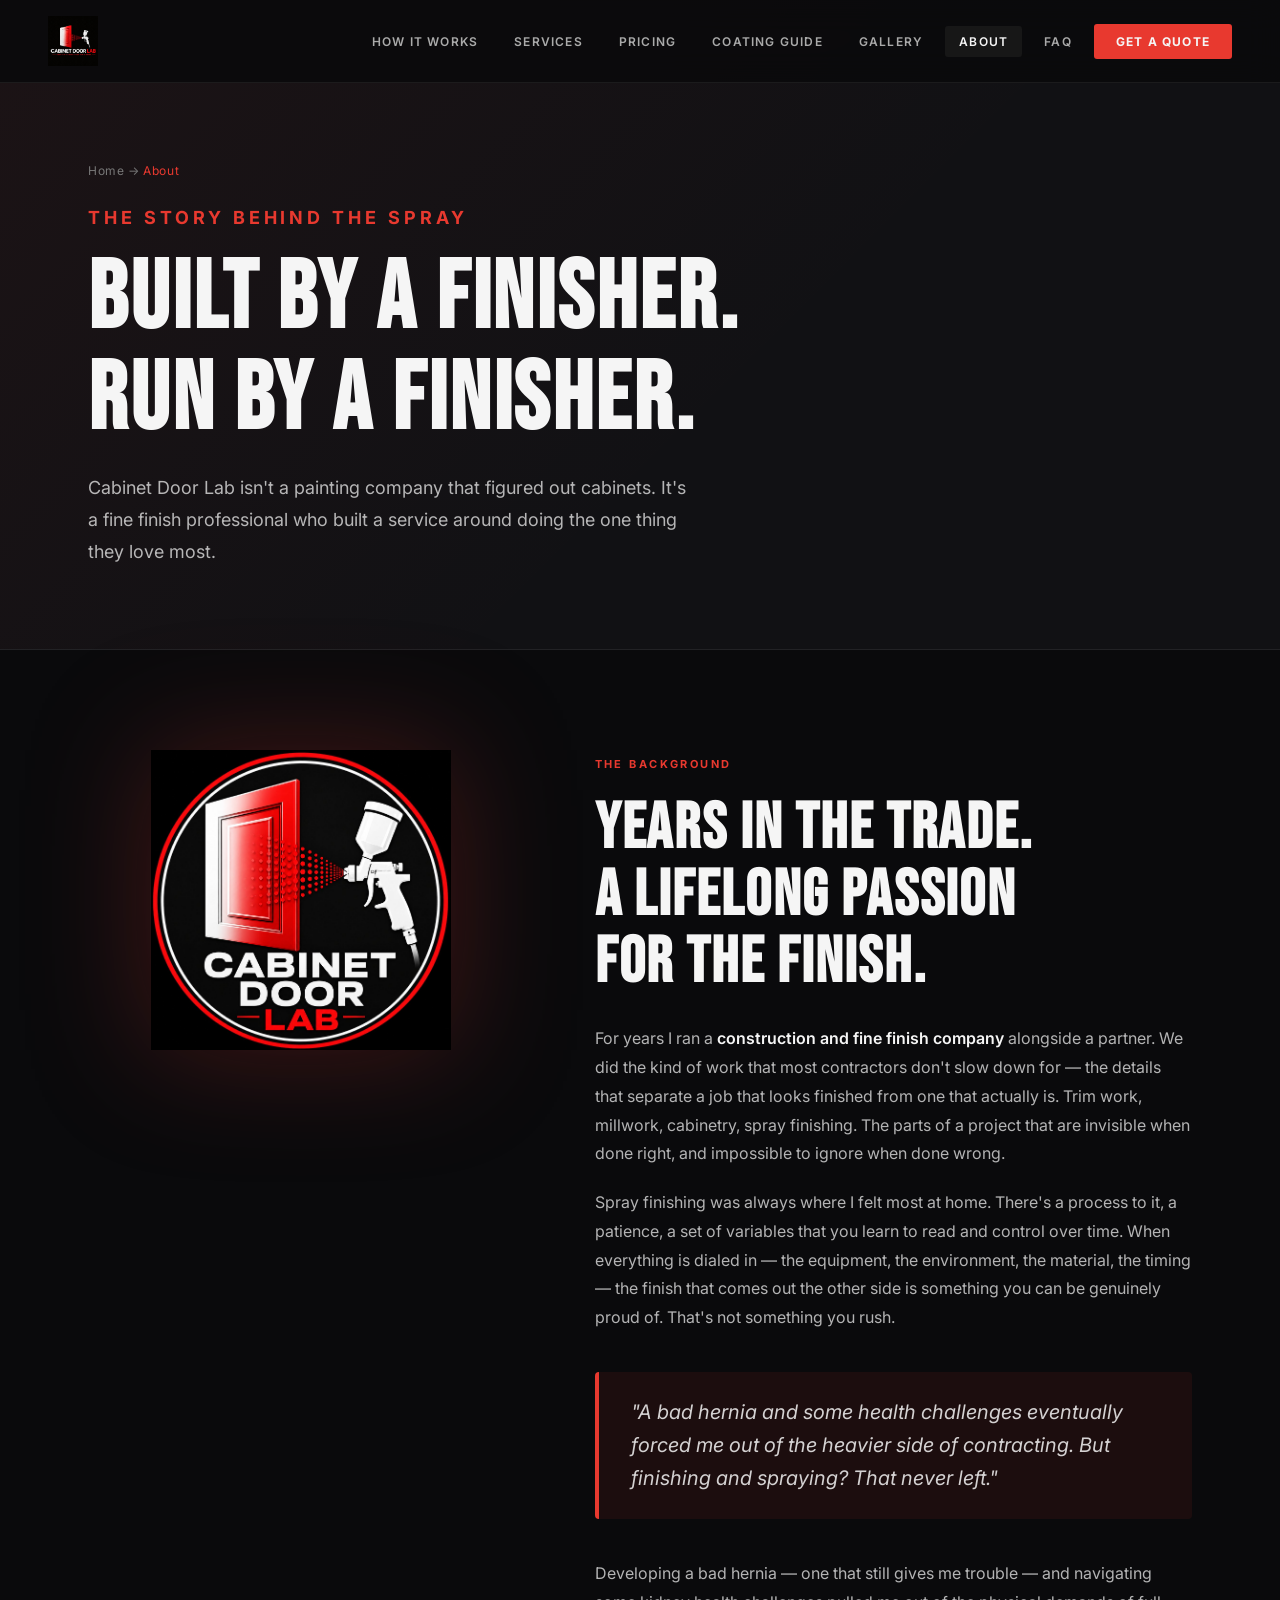
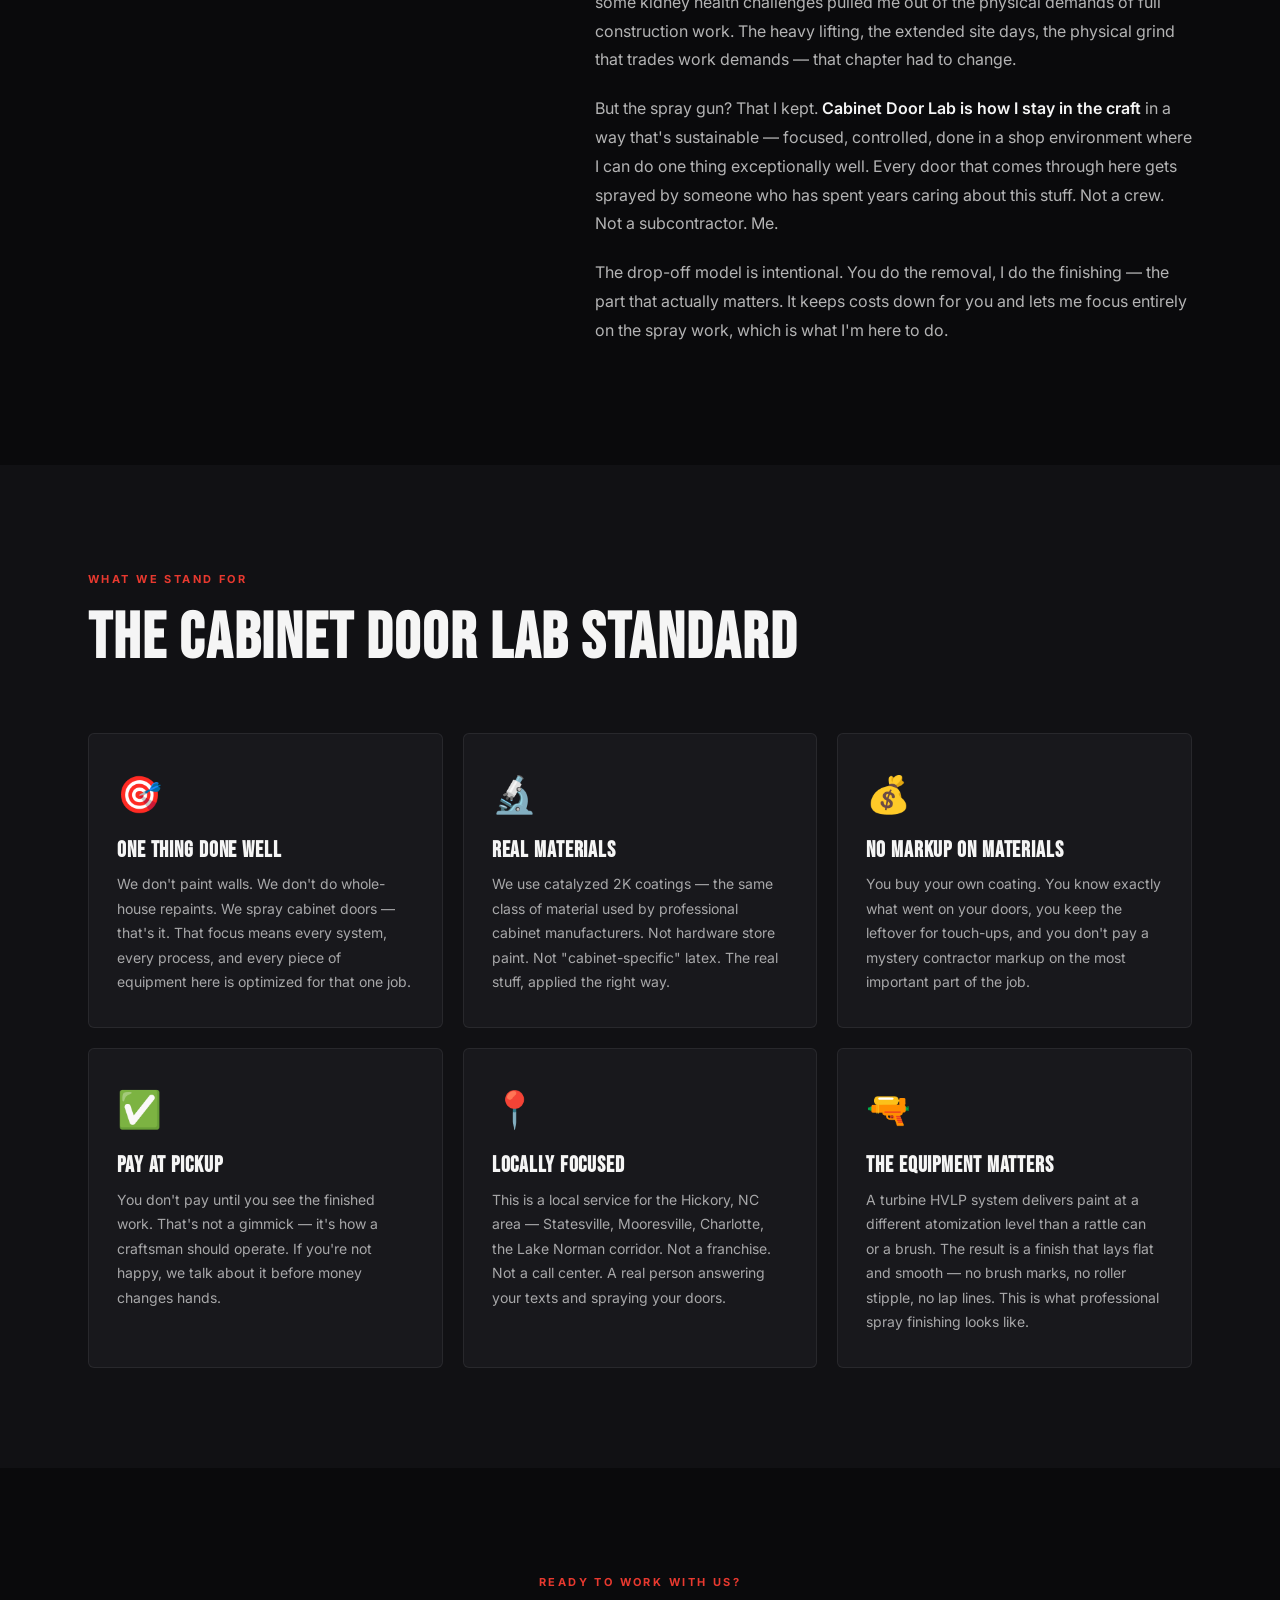
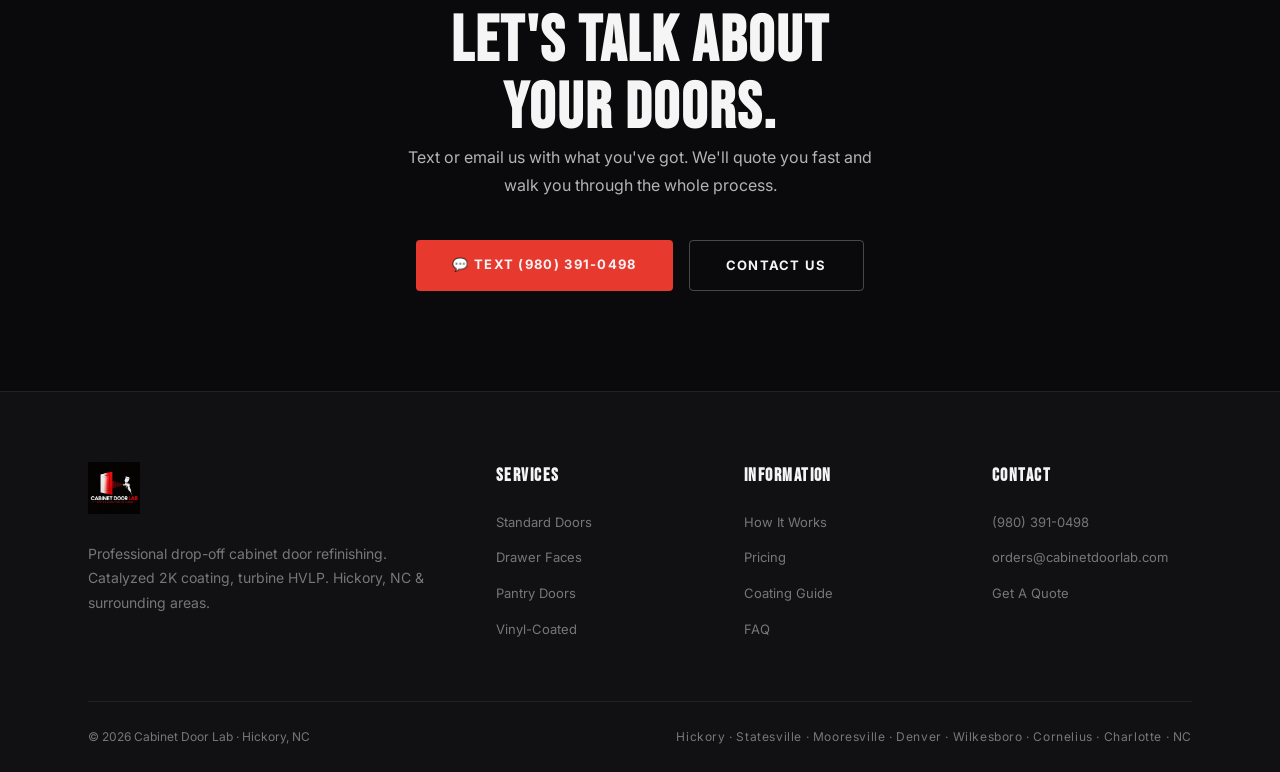
==== pages/about.html @ 6911a119 "Add files via upload" ====
<!DOCTYPE html>
<html lang="en">
<head>
  <meta charset="UTF-8" /><meta name="viewport" content="width=device-width, initial-scale=1.0" />
  <title>About | Cabinet Door Lab | Fine Finish Professional, Hickory NC</title>
  <meta name="description" content="Cabinet Door Lab is run by a fine finish professional with years of construction and cabinet finishing experience. A passion for spray finishing turned into a unique drop-off service in Hickory, NC." />
  <link rel="canonical" href="https://cabinetdoorlab.com/pages/about.html" />
  <link rel="preconnect" href="https://fonts.googleapis.com" /><link rel="preconnect" href="https://fonts.gstatic.com" crossorigin />
  <link href="https://fonts.googleapis.com/css2?family=Bebas+Neue&family=Inter:wght@300;400;500;600;700&display=swap" rel="stylesheet" />
  <link rel="stylesheet" href="../css/style.css" />
  <style>
    .story-section { display:grid; grid-template-columns:1fr 1.4fr; gap:80px; align-items:start; }
    .story-badge { display:flex; justify-content:center; }
    .story-badge img { width:min(300px,80%); filter:drop-shadow(0 0 60px rgba(232,57,47,0.25)); }
    .story-text p { margin-bottom:20px; }
    .values-grid { display:grid; grid-template-columns:repeat(3,1fr); gap:20px; margin-top:60px; }
    .value-card { background:var(--surface2); border:1px solid var(--border); border-radius:6px; padding:32px 28px; }
    .value-card .vi { font-size:36px; margin-bottom:16px; display:block; }
    .value-card h4 { font-family:'Bebas Neue',sans-serif; font-size:22px; letter-spacing:0.04em; margin-bottom:10px; }
    .value-card p { font-size:14px; color:rgba(245,245,245,0.65); line-height:1.75; }
    .pull-quote {
      border-left:4px solid var(--red); padding:24px 32px;
      background:var(--red-subtle); border-radius:4px;
      font-size:20px; font-style:italic;
      color:rgba(245,245,245,0.85); line-height:1.65;
      margin:40px 0;
    }
    @media(max-width:768px){ .story-section { grid-template-columns:1fr; gap:40px; } .values-grid { grid-template-columns:1fr; } }
  </style>
</head>
<body>
<nav id="nav">
  <div class="nav-inner">
    <a href="../index.html" class="nav-logo"><img src="../images/logo.png" alt="Cabinet Door Lab" /></a>
    <ul class="nav-menu">
      <li><a href="how-it-works.html">How It Works</a></li>
      <li><a href="services.html">Services</a></li>
      <li><a href="pricing.html">Pricing</a></li>
      <li><a href="coating-guide.html">Coating Guide</a></li>
      <li><a href="gallery.html">Gallery</a></li>
      <li><a href="about.html" class="active">About</a></li>
      <li><a href="faq.html">FAQ</a></li>
      <li><a href="contact.html" class="nav-cta">Get A Quote</a></li>
    </ul>
    <div class="nav-hamburger"><span></span><span></span><span></span></div>
  </div>
</nav>

<div class="page-hero">
  <div class="container page-hero-content">
    <p class="breadcrumb"><a href="../index.html">Home</a> → <span>About</span></p>
    <p class="label">The Story Behind The Spray</p>
    <h1>Built By A Finisher.<br />Run By A Finisher.</h1>
    <p>Cabinet Door Lab isn't a painting company that figured out cabinets. It's a fine finish professional who built a service around doing the one thing they love most.</p>
  </div>
</div>

<section class="section" style="background:var(--black);">
  <div class="container">
    <div class="story-section">
      <div class="story-badge reveal">
        <img src="../images/logo-badge.png" alt="Cabinet Door Lab" />
      </div>
      <div class="story-text reveal reveal-delay-2">
        <p class="label">The Background</p>
        <h2 style="margin-bottom:28px;">Years In The Trade.<br />A Lifelong Passion<br />For The Finish.</h2>

        <p>For years I ran a <strong>construction and fine finish company</strong> alongside a partner. We did the kind of work that most contractors don't slow down for — the details that separate a job that looks finished from one that actually is. Trim work, millwork, cabinetry, spray finishing. The parts of a project that are invisible when done right, and impossible to ignore when done wrong.</p>

        <p>Spray finishing was always where I felt most at home. There's a process to it, a patience, a set of variables that you learn to read and control over time. When everything is dialed in — the equipment, the environment, the material, the timing — the finish that comes out the other side is something you can be genuinely proud of. That's not something you rush.</p>

        <div class="pull-quote">
          "A bad hernia and some health challenges eventually forced me out of the heavier side of contracting. But finishing and spraying? That never left."
        </div>

        <p>Developing a bad hernia — one that still gives me trouble — and navigating some kidney health challenges pulled me out of the physical demands of full construction work. The heavy lifting, the extended site days, the physical grind that trades work demands — that chapter had to change.</p>

        <p>But the spray gun? That I kept. <strong>Cabinet Door Lab is how I stay in the craft</strong> in a way that's sustainable — focused, controlled, done in a shop environment where I can do one thing exceptionally well. Every door that comes through here gets sprayed by someone who has spent years caring about this stuff. Not a crew. Not a subcontractor. Me.</p>

        <p>The drop-off model is intentional. You do the removal, I do the finishing — the part that actually matters. It keeps costs down for you and lets me focus entirely on the spray work, which is what I'm here to do.</p>
      </div>
    </div>
  </div>
</section>

<section class="section" style="background:var(--surface);">
  <div class="container">
    <p class="label reveal">What We Stand For</p>
    <h2 class="reveal reveal-delay-1">The Cabinet Door Lab Standard</h2>
    <div class="values-grid">
      <div class="value-card reveal reveal-delay-1">
        <span class="vi">🎯</span>
        <h4>One Thing Done Well</h4>
        <p>We don't paint walls. We don't do whole-house repaints. We spray cabinet doors — that's it. That focus means every system, every process, and every piece of equipment here is optimized for that one job.</p>
      </div>
      <div class="value-card reveal reveal-delay-2">
        <span class="vi">🔬</span>
        <h4>Real Materials</h4>
        <p>We use catalyzed 2K coatings — the same class of material used by professional cabinet manufacturers. Not hardware store paint. Not "cabinet-specific" latex. The real stuff, applied the right way.</p>
      </div>
      <div class="value-card reveal reveal-delay-3">
        <span class="vi">💰</span>
        <h4>No Markup On Materials</h4>
        <p>You buy your own coating. You know exactly what went on your doors, you keep the leftover for touch-ups, and you don't pay a mystery contractor markup on the most important part of the job.</p>
      </div>
      <div class="value-card reveal reveal-delay-1">
        <span class="vi">✅</span>
        <h4>Pay At Pickup</h4>
        <p>You don't pay until you see the finished work. That's not a gimmick — it's how a craftsman should operate. If you're not happy, we talk about it before money changes hands.</p>
      </div>
      <div class="value-card reveal reveal-delay-2">
        <span class="vi">📍</span>
        <h4>Locally Focused</h4>
        <p>This is a local service for the Hickory, NC area — Statesville, Mooresville, Charlotte, the Lake Norman corridor. Not a franchise. Not a call center. A real person answering your texts and spraying your doors.</p>
      </div>
      <div class="value-card reveal reveal-delay-3">
        <span class="vi">🔫</span>
        <h4>The Equipment Matters</h4>
        <p>A turbine HVLP system delivers paint at a different atomization level than a rattle can or a brush. The result is a finish that lays flat and smooth — no brush marks, no roller stipple, no lap lines. This is what professional spray finishing looks like.</p>
      </div>
    </div>
  </div>
</section>

<section class="section" style="background:var(--black);text-align:center;">
  <div class="container">
    <p class="label reveal">Ready To Work With Us?</p>
    <h2 class="reveal reveal-delay-1">Let's Talk About<br />Your Doors.</h2>
    <p class="reveal reveal-delay-2" style="max-width:480px;margin:0 auto 40px;">Text or email us with what you've got. We'll quote you fast and walk you through the whole process.</p>
    <div style="display:flex;gap:16px;justify-content:center;flex-wrap:wrap;" class="reveal reveal-delay-3">
      <a href="sms:+19803910498" class="btn btn-red">💬 Text (980) 391-0498</a>
      <a href="contact.html" class="btn btn-outline">Contact Us</a>
    </div>
  </div>
</section>

<footer>
  <div class="container">
    <div class="footer-grid">
      <div class="footer-logo"><img src="../images/logo.png" alt="Cabinet Door Lab" /><p class="footer-desc">Professional drop-off cabinet door refinishing. Catalyzed 2K coating, turbine HVLP. Hickory, NC &amp; surrounding areas.</p></div>
      <div class="footer-col"><h5>Services</h5><ul class="footer-links"><li><a href="services.html#standard">Standard Doors</a></li><li><a href="services.html#drawers">Drawer Faces</a></li><li><a href="services.html#oversized">Pantry Doors</a></li><li><a href="services.html#vinyl">Vinyl-Coated</a></li></ul></div>
      <div class="footer-col"><h5>Information</h5><ul class="footer-links"><li><a href="how-it-works.html">How It Works</a></li><li><a href="pricing.html">Pricing</a></li><li><a href="coating-guide.html">Coating Guide</a></li><li><a href="faq.html">FAQ</a></li></ul></div>
      <div class="footer-col"><h5>Contact</h5><ul class="footer-links"><li><a href="sms:+19803910498">(980) 391-0498</a></li><li><a href="mailto:orders@cabinetdoorlab.com">orders@cabinetdoorlab.com</a></li><li><a href="contact.html">Get A Quote</a></li></ul></div>
    </div>
    <div class="footer-bottom">
      <p>© 2026 Cabinet Door Lab · Hickory, NC</p>
      <p class="footer-cities">Hickory · Statesville · Mooresville · Denver · Wilkesboro · Cornelius · Charlotte · NC</p>
    </div>
  </div>
</footer>
<script src="../js/main.js"></script>
</body></html>
---- css/style.css ----
/* ═══════════════════════════════════════════
   CABINET DOOR LAB — Global Design System
   cabinetdoorlab.com
═══════════════════════════════════════════ */

*, *::before, *::after { box-sizing: border-box; margin: 0; padding: 0; }

:root {
  --red:        #e8392f;
  --red-dark:   #c41f17;
  --red-glow:   rgba(232,57,47,0.3);
  --red-subtle: rgba(232,57,47,0.08);
  --black:      #0a0a0c;
  --surface:    #111114;
  --surface2:   #18181c;
  --surface3:   #1f1f24;
  --white:      #f5f5f5;
  --muted:      #777;
  --muted2:     #aaa;
  --border:     rgba(255,255,255,0.07);
  --border2:    rgba(255,255,255,0.12);
}

html { scroll-behavior: smooth; }

body {
  background: var(--black);
  color: var(--white);
  font-family: 'Inter', sans-serif;
  font-size: 16px;
  line-height: 1.6;
  overflow-x: hidden;
}

/* ── TYPOGRAPHY ── */
h1, h2, h3, h4 {
  font-family: 'Bebas Neue', sans-serif;
  letter-spacing: 0.03em;
  line-height: 1.05;
}
h1 { font-size: clamp(52px, 8vw, 96px); }
h2 { font-size: clamp(38px, 5vw, 66px); }
h3 { font-size: clamp(22px, 3vw, 30px); }
h4 { font-size: 20px; }

p { color: rgba(245,245,245,0.72); line-height: 1.8; }
strong { color: var(--white); font-weight: 600; }
a { color: var(--red); text-decoration: none; transition: color 0.2s; }
a:hover { color: var(--white); }

/* ── LAYOUT ── */
.container { max-width: 1200px; margin: 0 auto; padding: 0 48px; }
.section { padding: 100px 0; }
.section-sm { padding: 70px 0; }

/* ── LABELS ── */
.label {
  display: inline-block;
  font-size: 11px; font-weight: 700; letter-spacing: 0.22em;
  text-transform: uppercase; color: var(--red);
  margin-bottom: 16px;
}
.label-line {
  display: flex; align-items: center; gap: 14px;
  font-size: 11px; font-weight: 700; letter-spacing: 0.22em;
  text-transform: uppercase; color: var(--red);
  margin-bottom: 16px;
}
.label-line::before {
  content: ''; width: 32px; height: 2px; background: var(--red);
}

/* ── NAV ── */
#nav {
  position: fixed; top: 0; left: 0; right: 0; z-index: 200;
  background: rgba(10,10,12,0.9);
  backdrop-filter: blur(16px);
  border-bottom: 1px solid var(--border);
  transition: padding 0.3s, background 0.3s;
}
.nav-inner {
  display: flex; align-items: center;
  justify-content: space-between;
  padding: 16px 48px;
  max-width: 1400px; margin: 0 auto;
}
.nav-logo img { height: 50px; display: block; }
.nav-menu { display: flex; align-items: center; gap: 8px; list-style: none; }
.nav-menu a {
  color: var(--muted2);
  font-size: 12px; font-weight: 600; letter-spacing: 0.1em;
  text-transform: uppercase; padding: 8px 14px;
  border-radius: 3px;
  transition: color 0.2s, background 0.2s;
}
.nav-menu a:hover, .nav-menu a.active {
  color: var(--white);
  background: rgba(255,255,255,0.05);
}
.nav-cta {
  background: var(--red); color: var(--white) !important;
  padding: 10px 22px !important; border-radius: 4px;
  font-size: 12px; font-weight: 700 !important;
  letter-spacing: 0.1em !important;
  transition: background 0.2s, box-shadow 0.2s !important;
  background-color: var(--red) !important;
}
.nav-cta:hover {
  background: var(--red-dark) !important;
  box-shadow: 0 0 20px var(--red-glow) !important;
  color: var(--white) !important;
}
.nav-hamburger {
  display: none; flex-direction: column; gap: 5px;
  cursor: pointer; padding: 4px;
}
.nav-hamburger span {
  display: block; width: 24px; height: 2px;
  background: var(--white); border-radius: 2px;
  transition: all 0.3s;
}

/* ── HERO BASE ── */
.hero {
  position: relative; min-height: 100vh;
  display: flex; align-items: center;
  padding-top: 80px; overflow: hidden;
}
.hero-bg {
  position: absolute; inset: 0;
  background-size: cover; background-position: center;
  filter: brightness(0.2) saturate(1.3);
}
.hero-bg::after {
  content: '';
  position: absolute; inset: 0;
  background: linear-gradient(135deg, rgba(10,10,12,0.8) 0%, transparent 60%, rgba(10,10,12,0.6) 100%);
}
.hero-overlay {
  position: absolute; inset: 0;
  background: linear-gradient(to bottom, transparent 50%, var(--black) 100%);
}
#spray-canvas {
  position: absolute; inset: 0; pointer-events: none; opacity: 0.5;
}
.hero-content {
  position: relative; z-index: 2;
}

/* ── PAGE HERO (inner pages) ── */
.page-hero {
  padding: 160px 0 80px;
  background: var(--surface);
  border-bottom: 1px solid var(--border);
  position: relative; overflow: hidden;
}
.page-hero::before {
  content: '';
  position: absolute; top: 0; left: 0; right: 0; bottom: 0;
  background: linear-gradient(135deg, rgba(232,57,47,0.05) 0%, transparent 60%);
}
.page-hero-content { position: relative; z-index: 1; }
.page-hero .breadcrumb {
  font-size: 12px; color: var(--muted); margin-bottom: 20px;
  letter-spacing: 0.05em;
}
.page-hero .breadcrumb a { color: var(--muted); }
.page-hero .breadcrumb a:hover { color: var(--red); }
.page-hero .breadcrumb span { color: var(--red); }
.page-hero h1 { margin-bottom: 20px; }
.page-hero p { font-size: 18px; max-width: 600px; }

/* ── BUTTONS ── */
.btn {
  display: inline-block;
  padding: 14px 36px; border-radius: 4px;
  font-size: 13px; font-weight: 700; letter-spacing: 0.1em;
  text-transform: uppercase; text-decoration: none;
  transition: all 0.25s; cursor: pointer; border: none;
}
.btn-red {
  background: var(--red); color: var(--white);
}
.btn-red:hover {
  background: var(--red-dark); color: var(--white);
  box-shadow: 0 8px 28px var(--red-glow);
  transform: translateY(-2px);
}
.btn-outline {
  background: transparent; color: var(--white);
  border: 1px solid rgba(255,255,255,0.25);
}
.btn-outline:hover {
  border-color: var(--white); background: rgba(255,255,255,0.05);
  color: var(--white); transform: translateY(-2px);
}
.btn-ghost {
  background: transparent; color: var(--red);
  border: 1px solid var(--red);
}
.btn-ghost:hover {
  background: var(--red); color: var(--white);
  box-shadow: 0 8px 28px var(--red-glow);
}

/* ── CARDS ── */
.card {
  background: var(--surface); border: 1px solid var(--border);
  border-radius: 6px; padding: 36px 32px;
  transition: border-color 0.3s, box-shadow 0.3s, transform 0.3s;
}
.card:hover {
  border-color: rgba(232,57,47,0.3);
  box-shadow: 0 8px 32px rgba(0,0,0,0.3);
  transform: translateY(-4px);
}
.card-red-top::before {
  content: ''; display: block;
  width: 100%; height: 3px;
  background: var(--red);
  margin-bottom: 28px;
  transform: scaleX(0); transform-origin: left;
  transition: transform 0.4s;
}
.card-red-top:hover::before { transform: scaleX(1); }

/* ── GRID SYSTEMS ── */
.grid-2 { display: grid; grid-template-columns: 1fr 1fr; gap: 24px; }
.grid-3 { display: grid; grid-template-columns: repeat(3, 1fr); gap: 24px; }
.grid-4 { display: grid; grid-template-columns: repeat(4, 1fr); gap: 20px; }
.grid-auto { display: grid; grid-template-columns: repeat(auto-fit, minmax(280px, 1fr)); gap: 24px; }

/* ── DIVIDER ── */
.divider {
  width: 100%; height: 1px;
  background: var(--border);
  margin: 60px 0;
}
.divider-red {
  width: 60px; height: 3px;
  background: var(--red); margin: 24px 0 40px;
}

/* ── CHECKLIST ── */
.checklist { list-style: none; display: flex; flex-direction: column; gap: 14px; }
.checklist li {
  display: flex; gap: 14px; align-items: flex-start;
  font-size: 15px; color: rgba(245,245,245,0.72); line-height: 1.6;
}
.checklist li::before {
  content: '✓'; color: var(--red); font-weight: 700;
  flex-shrink: 0; margin-top: 1px; font-size: 13px;
}
.checklist.x li::before { content: '✗'; color: var(--muted); }
.checklist.neutral li::before { content: '→'; color: var(--red); }

/* ── HIGHLIGHT BOX ── */
.highlight-box {
  background: var(--red-subtle);
  border: 1px solid rgba(232,57,47,0.2);
  border-left: 4px solid var(--red);
  border-radius: 4px; padding: 24px 28px;
}
.highlight-box h4 {
  font-family: 'Bebas Neue', sans-serif;
  font-size: 20px; letter-spacing: 0.05em;
  color: var(--red); margin-bottom: 10px;
}
.highlight-box p { font-size: 14px; line-height: 1.75; }

/* ── PRICE DISPLAY ── */
.price-big {
  font-family: 'Bebas Neue', sans-serif;
  font-size: 52px; line-height: 1; color: var(--white);
  letter-spacing: 0.02em;
}
.price-big span { font-size: 24px; color: var(--muted); }

/* ── STAT BLOCK ── */
.stat-block { text-align: center; }
.stat-num {
  font-family: 'Bebas Neue', sans-serif;
  font-size: clamp(48px, 6vw, 80px);
  color: var(--red); line-height: 1;
}
.stat-label {
  font-size: 13px; color: var(--muted); letter-spacing: 0.1em;
  text-transform: uppercase; margin-top: 6px;
}

/* ── TAGS ── */
.tag {
  display: inline-block;
  background: rgba(232,57,47,0.1);
  border: 1px solid rgba(232,57,47,0.25);
  color: rgba(245,245,245,0.8);
  padding: 5px 14px; border-radius: 3px;
  font-size: 13px; font-weight: 500;
}
.tag-group { display: flex; flex-wrap: wrap; gap: 10px; }

/* ── FAQ ── */
.faq-item {
  border-bottom: 1px solid var(--border);
}
.faq-q {
  width: 100%; background: none; border: none;
  color: var(--white); text-align: left;
  font-family: 'Inter', sans-serif;
  font-size: 16px; font-weight: 600;
  padding: 22px 0; cursor: pointer;
  display: flex; justify-content: space-between; align-items: center;
  gap: 20px; transition: color 0.2s;
}
.faq-q:hover { color: var(--red); }
.faq-q .faq-icon {
  font-size: 22px; color: var(--red); flex-shrink: 0;
  transition: transform 0.3s;
}
.faq-q.open .faq-icon { transform: rotate(45deg); }
.faq-a {
  font-size: 15px; color: rgba(245,245,245,0.68);
  line-height: 1.8; max-height: 0; overflow: hidden;
  transition: max-height 0.4s ease, padding 0.3s;
}
.faq-a.open { max-height: 500px; padding-bottom: 22px; }

/* ── FOOTER ── */
footer {
  background: var(--surface);
  border-top: 1px solid var(--border);
  padding: 70px 0 0;
}
.footer-grid {
  display: grid; grid-template-columns: 1.8fr 1fr 1fr 1fr;
  gap: 48px; padding-bottom: 60px;
}
.footer-logo img { height: 52px; margin-bottom: 20px; }
.footer-desc { font-size: 14px; color: var(--muted); line-height: 1.75; }
.footer-col h5 {
  font-family: 'Bebas Neue', sans-serif;
  font-size: 18px; letter-spacing: 0.08em;
  color: var(--white); margin-bottom: 18px;
}
.footer-links { list-style: none; display: flex; flex-direction: column; gap: 10px; }
.footer-links a {
  font-size: 13px; color: var(--muted);
  transition: color 0.2s;
}
.footer-links a:hover { color: var(--red); }
.footer-bottom {
  border-top: 1px solid var(--border);
  padding: 24px 0;
  display: flex; justify-content: space-between; align-items: center;
  flex-wrap: wrap; gap: 12px;
}
.footer-bottom p {
  font-size: 12px; color: var(--muted);
}
.footer-cities {
  font-size: 11px; color: rgba(119,119,119,0.5);
  letter-spacing: 0.05em; text-align: right;
}

/* ── ANIMATIONS ── */
@keyframes fadeUp {
  from { opacity: 0; transform: translateY(28px); }
  to   { opacity: 1; transform: translateY(0); }
}
@keyframes fadeIn {
  from { opacity: 0; }
  to   { opacity: 1; }
}
@keyframes redPulse {
  0%, 100% { box-shadow: 0 0 0 0 transparent; }
  50%       { box-shadow: 0 0 28px var(--red-glow); }
}
@keyframes scrollLine {
  0%, 100% { opacity: 1; transform: scaleY(1); }
  50%       { opacity: 0.3; transform: scaleY(0.7); }
}

.animate-up { animation: fadeUp 0.7s ease both; }
.delay-1 { animation-delay: 0.15s; }
.delay-2 { animation-delay: 0.3s; }
.delay-3 { animation-delay: 0.45s; }
.delay-4 { animation-delay: 0.6s; }
.delay-5 { animation-delay: 0.75s; }

.reveal {
  opacity: 0; transform: translateY(32px);
  transition: opacity 0.7s ease, transform 0.7s ease;
}
.reveal.visible { opacity: 1; transform: none; }
.reveal-delay-1 { transition-delay: 0.1s; }
.reveal-delay-2 { transition-delay: 0.2s; }
.reveal-delay-3 { transition-delay: 0.3s; }
.reveal-delay-4 { transition-delay: 0.4s; }

/* ── RESPONSIVE ── */
@media (max-width: 1024px) {
  .grid-4 { grid-template-columns: repeat(2, 1fr); }
  .footer-grid { grid-template-columns: 1fr 1fr; gap: 36px; }
}
@media (max-width: 768px) {
  .container { padding: 0 24px; }
  .section { padding: 70px 0; }
  .grid-2, .grid-3, .grid-4 { grid-template-columns: 1fr; }
  .nav-menu { display: none; flex-direction: column; position: absolute;
    top: 100%; left: 0; right: 0;
    background: rgba(10,10,12,0.98); border-bottom: 1px solid var(--border);
    padding: 20px; gap: 4px; }
  .nav-menu.open { display: flex; }
  .nav-hamburger { display: flex; }
  .footer-grid { grid-template-columns: 1fr; gap: 36px; }
  .footer-bottom { flex-direction: column; text-align: center; }
  .footer-cities { text-align: center; }
}
@media (prefers-reduced-motion: reduce) {
  *, *::before, *::after { animation: none !important; transition: none !important; }
}
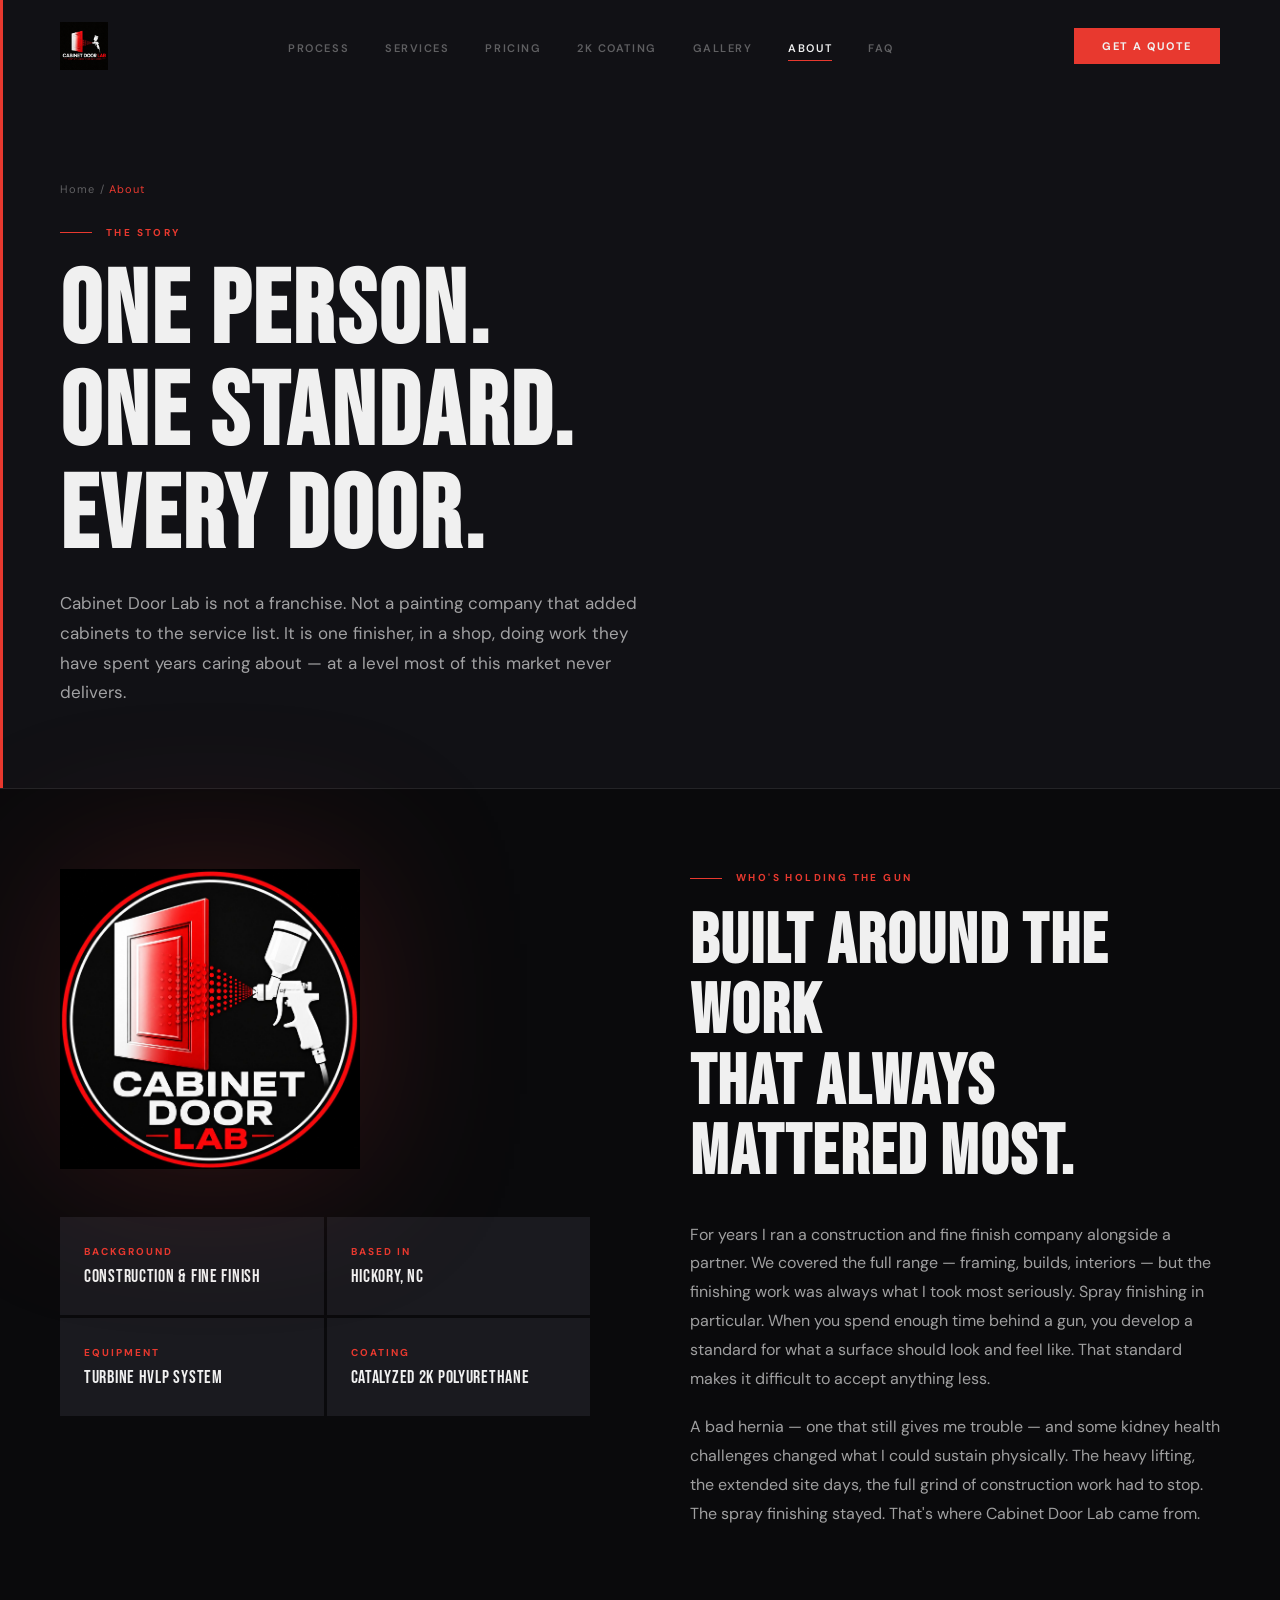
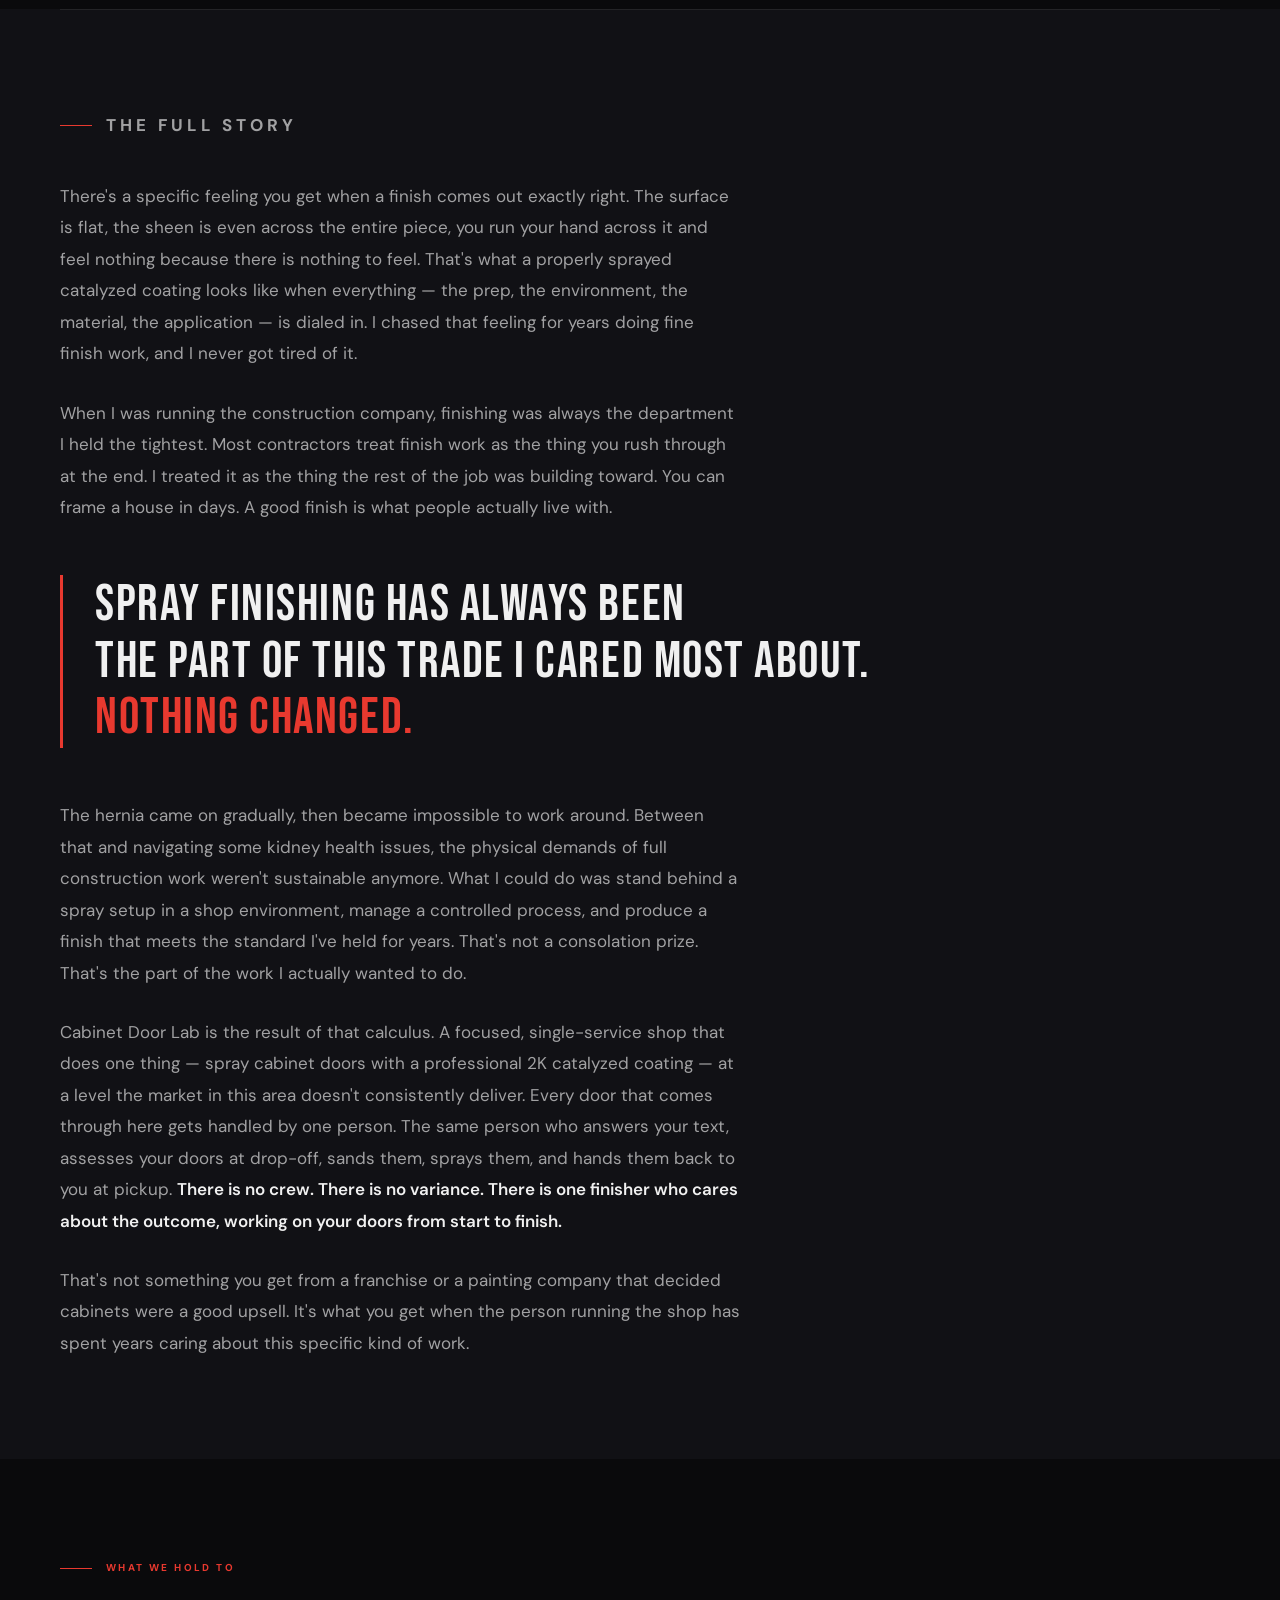
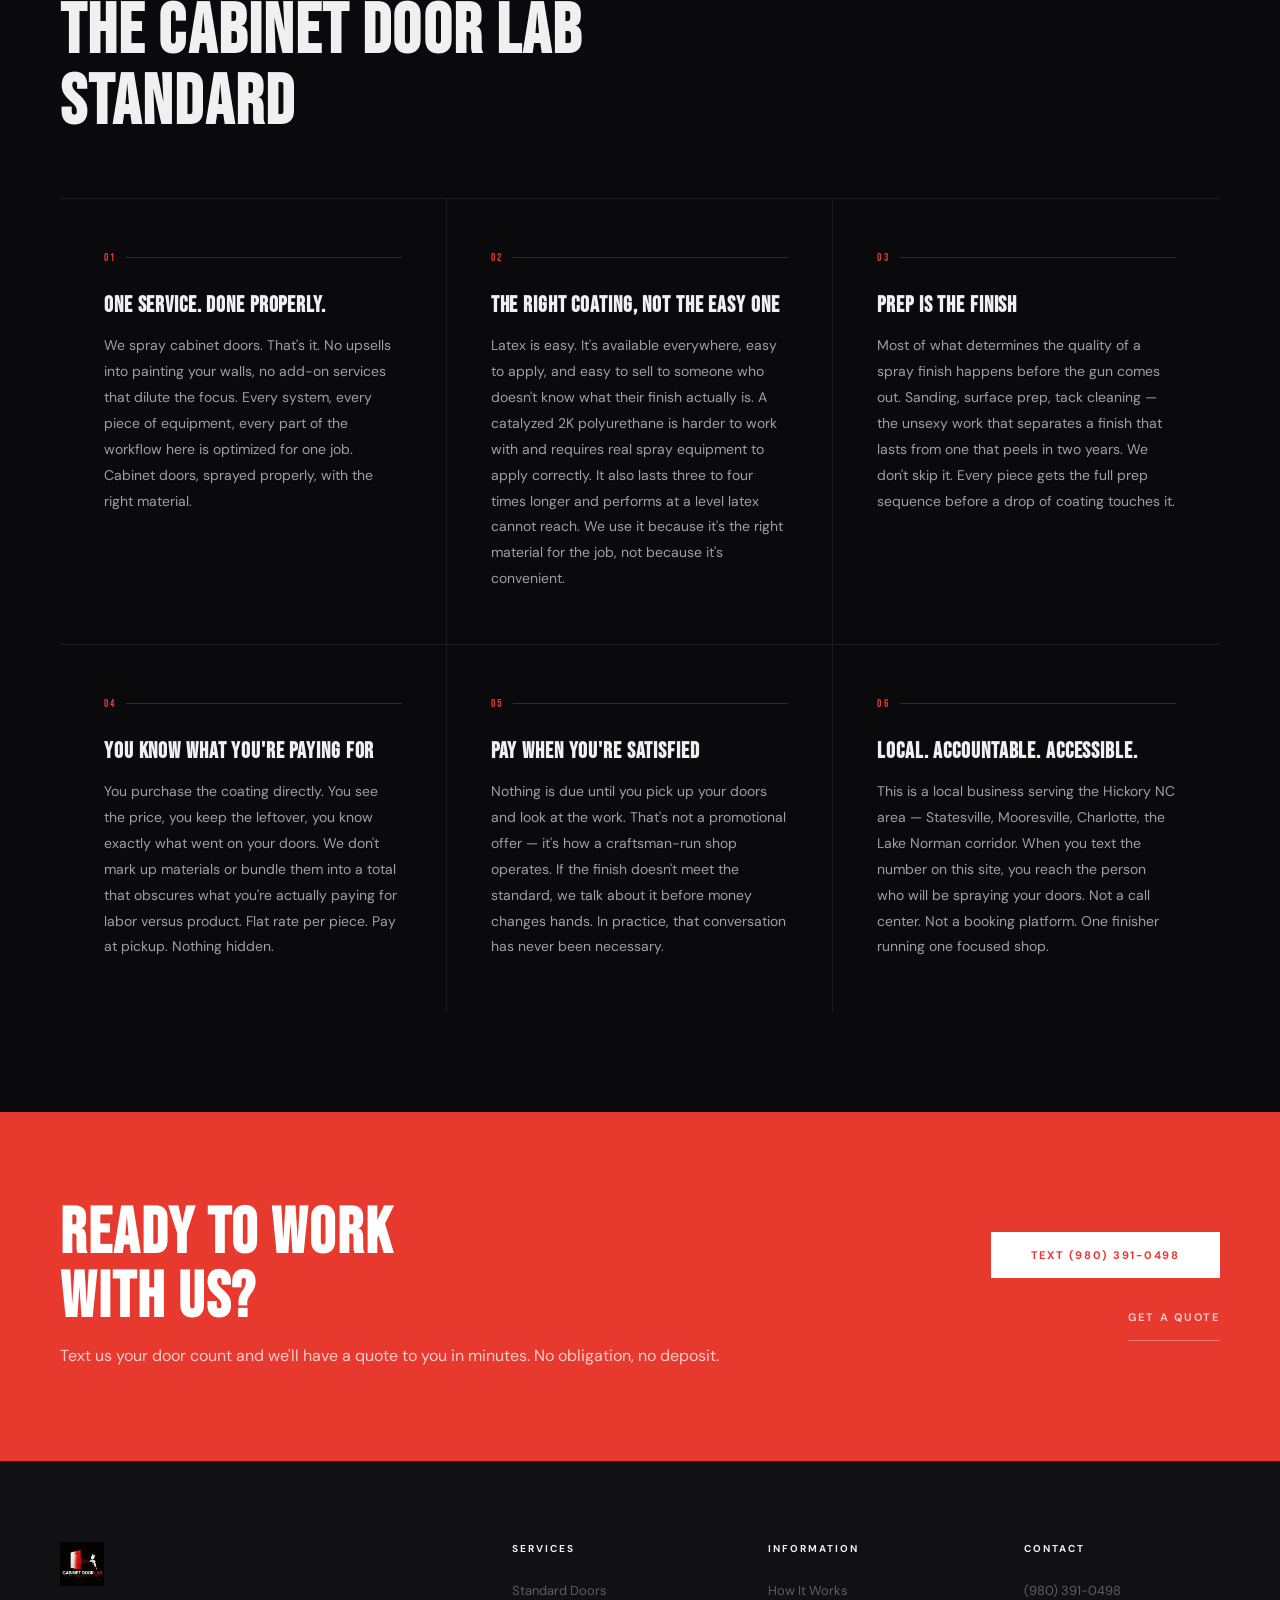
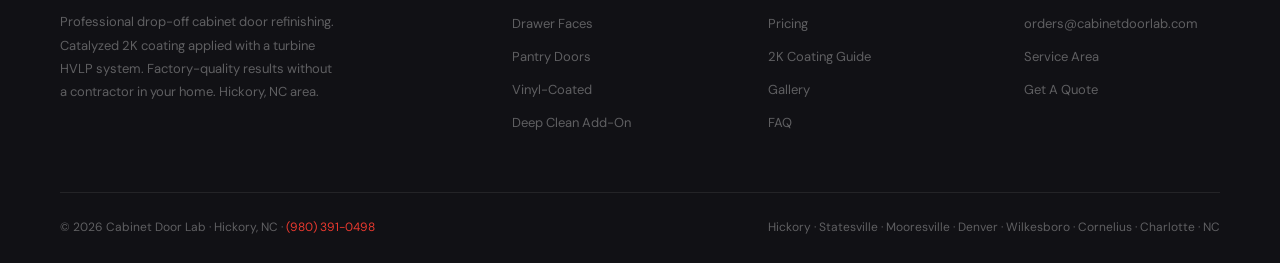
==== commit a42cd143: "Update about.html" ====
--- a/pages/about.html
+++ b/pages/about.html
@@ -3,150 +3,249 @@
 <head>
   <meta charset="UTF-8" /><meta name="viewport" content="width=device-width, initial-scale=1.0" />
   <title>About | Cabinet Door Lab | Fine Finish Professional, Hickory NC</title>
-  <meta name="description" content="Cabinet Door Lab is run by a fine finish professional with years of construction and cabinet finishing experience. A passion for spray finishing turned into a unique drop-off service in Hickory, NC." />
+  <meta name="description" content="Cabinet Door Lab is run by a fine finish professional with years of construction and spray finishing experience. One person. One standard. Hickory, NC." />
   <link rel="canonical" href="https://cabinetdoorlab.com/pages/about.html" />
-  <link rel="preconnect" href="https://fonts.googleapis.com" /><link rel="preconnect" href="https://fonts.gstatic.com" crossorigin />
-  <link href="https://fonts.googleapis.com/css2?family=Bebas+Neue&family=Inter:wght@300;400;500;600;700&display=swap" rel="stylesheet" />
+  <link rel="preconnect" href="https://fonts.googleapis.com" />
+  <link rel="preconnect" href="https://fonts.gstatic.com" crossorigin />
+  <link href="https://fonts.googleapis.com/css2?family=Bebas+Neue&family=DM+Sans:wght@300;400;500;600;700&display=swap" rel="stylesheet" />
   <link rel="stylesheet" href="../css/style.css" />
   <style>
-    .story-section { display:grid; grid-template-columns:1fr 1.4fr; gap:80px; align-items:start; }
-    .story-badge { display:flex; justify-content:center; }
-    .story-badge img { width:min(300px,80%); filter:drop-shadow(0 0 60px rgba(232,57,47,0.25)); }
-    .story-text p { margin-bottom:20px; }
-    .values-grid { display:grid; grid-template-columns:repeat(3,1fr); gap:20px; margin-top:60px; }
-    .value-card { background:var(--surface2); border:1px solid var(--border); border-radius:6px; padding:32px 28px; }
-    .value-card .vi { font-size:36px; margin-bottom:16px; display:block; }
-    .value-card h4 { font-family:'Bebas Neue',sans-serif; font-size:22px; letter-spacing:0.04em; margin-bottom:10px; }
-    .value-card p { font-size:14px; color:rgba(245,245,245,0.65); line-height:1.75; }
-    .pull-quote {
-      border-left:4px solid var(--red); padding:24px 32px;
-      background:var(--red-subtle); border-radius:4px;
-      font-size:20px; font-style:italic;
-      color:rgba(245,245,245,0.85); line-height:1.65;
-      margin:40px 0;
-    }
-    @media(max-width:768px){ .story-section { grid-template-columns:1fr; gap:40px; } .values-grid { grid-template-columns:1fr; } }
+    .about-hero-grid {
+      display: grid; grid-template-columns: 1fr 1fr;
+      gap: 100px; align-items: start;
+      padding: 80px 0;
+    }
+    .about-identity {
+      display: grid; grid-template-columns: 1fr 1fr;
+      gap: 3px; margin-top: 48px;
+    }
+    .identity-cell {
+      background: var(--surface2); padding: 28px 24px;
+    }
+    .identity-cell-label {
+      font-size: 10px; font-weight: 700; letter-spacing: 0.2em;
+      text-transform: uppercase; color: var(--red); margin-bottom: 8px;
+    }
+    .identity-cell-val {
+      font-family: 'Bebas Neue', sans-serif;
+      font-size: 18px; letter-spacing: 0.04em; color: var(--white);
+    }
+    .story-body { padding: 100px 0; border-top: 1px solid var(--rule); }
+    .story-body p {
+      font-size: 17px; line-height: 1.85; color: var(--white2);
+      margin-bottom: 28px; max-width: 680px;
+    }
+    .story-body p:last-child { margin-bottom: 0; }
+    .story-body p strong { color: var(--white); }
+    .story-pull {
+      border-left: 3px solid var(--red);
+      padding: 2px 0 2px 32px;
+      font-family: 'Bebas Neue', sans-serif;
+      font-size: clamp(32px, 4vw, 52px);
+      letter-spacing: 0.03em; line-height: 1.1;
+      color: var(--white); margin: 52px 0;
+    }
+    .story-pull em { color: var(--red); font-style: normal; display: block; }
+    .standards-grid {
+      display: grid; grid-template-columns: repeat(3, 1fr);
+      border-top: 1px solid var(--rule);
+    }
+    .standard-cell {
+      padding: 52px 44px;
+      border-right: 1px solid var(--rule);
+      border-bottom: 1px solid var(--rule);
+      transition: background 0.3s;
+    }
+    .standard-cell:hover { background: var(--surface2); }
+    .standard-cell:nth-child(3n) { border-right: none; }
+    .standard-cell:nth-last-child(-n+3) { border-bottom: none; }
+    .standard-num {
+      font-family: 'Bebas Neue', sans-serif;
+      font-size: 11px; letter-spacing: 0.2em; color: var(--red);
+      margin-bottom: 28px; display: flex; align-items: center; gap: 10px;
+    }
+    .standard-num::after { content: ''; flex: 1; height: 1px; background: var(--rule2); }
+    .standard-cell h4 {
+      font-family: 'Bebas Neue', sans-serif;
+      font-size: 22px; letter-spacing: 0.04em; margin-bottom: 14px;
+    }
+    .standard-cell p { font-size: 14px; line-height: 1.85; }
+    @media(max-width:768px){
+      .about-hero-grid { grid-template-columns:1fr; gap:48px; padding:60px 0; }
+      .standards-grid { grid-template-columns:1fr; }
+      .standard-cell { border-right:none; }
+      .standard-cell:nth-last-child(-n+3) { border-bottom:1px solid var(--rule); }
+      .standard-cell:last-child { border-bottom:none; }
+    }
   </style>
 </head>
 <body>
+
 <nav id="nav">
   <div class="nav-inner">
     <a href="../index.html" class="nav-logo"><img src="../images/logo.png" alt="Cabinet Door Lab" /></a>
-    <ul class="nav-menu">
-      <li><a href="how-it-works.html">How It Works</a></li>
+    <ul class="nav-links">
+      <li><a href="how-it-works.html">Process</a></li>
       <li><a href="services.html">Services</a></li>
       <li><a href="pricing.html">Pricing</a></li>
-      <li><a href="coating-guide.html">Coating Guide</a></li>
+      <li><a href="coating-guide.html">2K Coating</a></li>
       <li><a href="gallery.html">Gallery</a></li>
       <li><a href="about.html" class="active">About</a></li>
       <li><a href="faq.html">FAQ</a></li>
-      <li><a href="contact.html" class="nav-cta">Get A Quote</a></li>
     </ul>
+    <a href="contact.html" class="nav-cta-btn">Get A Quote</a>
     <div class="nav-hamburger"><span></span><span></span><span></span></div>
   </div>
 </nav>
 
+<!-- PAGE HERO -->
 <div class="page-hero">
-  <div class="container page-hero-content">
-    <p class="breadcrumb"><a href="../index.html">Home</a> → <span>About</span></p>
-    <p class="label">The Story Behind The Spray</p>
-    <h1>Built By A Finisher.<br />Run By A Finisher.</h1>
-    <p>Cabinet Door Lab isn't a painting company that figured out cabinets. It's a fine finish professional who built a service around doing the one thing they love most.</p>
+  <div class="wrap">
+    <p class="breadcrumb"><a href="../index.html">Home</a> / <span>About</span></p>
+    <p class="section-label">The Story</p>
+    <h1>One Person.<br />One Standard.<br />Every Door.</h1>
+    <p class="lead">Cabinet Door Lab is not a franchise. Not a painting company that added cabinets to the service list. It is one finisher, in a shop, doing work they have spent years caring about — at a level most of this market never delivers.</p>
   </div>
 </div>
 
-<section class="section" style="background:var(--black);">
-  <div class="container">
-    <div class="story-section">
-      <div class="story-badge reveal">
-        <img src="../images/logo-badge.png" alt="Cabinet Door Lab" />
-      </div>
-      <div class="story-text reveal reveal-delay-2">
-        <p class="label">The Background</p>
-        <h2 style="margin-bottom:28px;">Years In The Trade.<br />A Lifelong Passion<br />For The Finish.</h2>
-
-        <p>For years I ran a <strong>construction and fine finish company</strong> alongside a partner. We did the kind of work that most contractors don't slow down for — the details that separate a job that looks finished from one that actually is. Trim work, millwork, cabinetry, spray finishing. The parts of a project that are invisible when done right, and impossible to ignore when done wrong.</p>
-
-        <p>Spray finishing was always where I felt most at home. There's a process to it, a patience, a set of variables that you learn to read and control over time. When everything is dialed in — the equipment, the environment, the material, the timing — the finish that comes out the other side is something you can be genuinely proud of. That's not something you rush.</p>
-
-        <div class="pull-quote">
-          "A bad hernia and some health challenges eventually forced me out of the heavier side of contracting. But finishing and spraying? That never left."
+<!-- ABOUT HERO SPLIT -->
+<section style="background:var(--black);">
+  <div class="wrap">
+    <div class="about-hero-grid">
+      <div class="reveal">
+        <img src="../images/logo-badge.png" alt="Cabinet Door Lab"
+          style="width:min(300px,100%);filter:drop-shadow(0 0 80px rgba(232,57,47,0.18));display:block;margin-bottom:0;" />
+        <div class="about-identity">
+          <div class="identity-cell">
+            <div class="identity-cell-label">Background</div>
+            <div class="identity-cell-val">Construction &amp; Fine Finish</div>
+          </div>
+          <div class="identity-cell">
+            <div class="identity-cell-label">Based In</div>
+            <div class="identity-cell-val">Hickory, NC</div>
+          </div>
+          <div class="identity-cell">
+            <div class="identity-cell-label">Equipment</div>
+            <div class="identity-cell-val">Turbine HVLP System</div>
+          </div>
+          <div class="identity-cell">
+            <div class="identity-cell-label">Coating</div>
+            <div class="identity-cell-val">Catalyzed 2K Polyurethane</div>
+          </div>
         </div>
-
-        <p>Developing a bad hernia — one that still gives me trouble — and navigating some kidney health challenges pulled me out of the physical demands of full construction work. The heavy lifting, the extended site days, the physical grind that trades work demands — that chapter had to change.</p>
-
-        <p>But the spray gun? That I kept. <strong>Cabinet Door Lab is how I stay in the craft</strong> in a way that's sustainable — focused, controlled, done in a shop environment where I can do one thing exceptionally well. Every door that comes through here gets sprayed by someone who has spent years caring about this stuff. Not a crew. Not a subcontractor. Me.</p>
-
-        <p>The drop-off model is intentional. You do the removal, I do the finishing — the part that actually matters. It keeps costs down for you and lets me focus entirely on the spray work, which is what I'm here to do.</p>
+      </div>
+      <div class="reveal rd2">
+        <p class="section-label">Who's Holding The Gun</p>
+        <h2 style="margin-bottom:32px;">Built Around The Work<br />That Always Mattered Most.</h2>
+        <p style="font-size:16px;margin-bottom:20px;color:var(--white2);line-height:1.8;">For years I ran a construction and fine finish company alongside a partner. We covered the full range — framing, builds, interiors — but the finishing work was always what I took most seriously. Spray finishing in particular. When you spend enough time behind a gun, you develop a standard for what a surface should look and feel like. That standard makes it difficult to accept anything less.</p>
+        <p style="font-size:16px;color:var(--white2);line-height:1.8;">A bad hernia — one that still gives me trouble — and some kidney health challenges changed what I could sustain physically. The heavy lifting, the extended site days, the full grind of construction work had to stop. The spray finishing stayed. That's where Cabinet Door Lab came from.</p>
       </div>
     </div>
   </div>
 </section>
 
-<section class="section" style="background:var(--surface);">
-  <div class="container">
-    <p class="label reveal">What We Stand For</p>
-    <h2 class="reveal reveal-delay-1">The Cabinet Door Lab Standard</h2>
-    <div class="values-grid">
-      <div class="value-card reveal reveal-delay-1">
-        <span class="vi">🎯</span>
-        <h4>One Thing Done Well</h4>
-        <p>We don't paint walls. We don't do whole-house repaints. We spray cabinet doors — that's it. That focus means every system, every process, and every piece of equipment here is optimized for that one job.</p>
-      </div>
-      <div class="value-card reveal reveal-delay-2">
-        <span class="vi">🔬</span>
-        <h4>Real Materials</h4>
-        <p>We use catalyzed 2K coatings — the same class of material used by professional cabinet manufacturers. Not hardware store paint. Not "cabinet-specific" latex. The real stuff, applied the right way.</p>
-      </div>
-      <div class="value-card reveal reveal-delay-3">
-        <span class="vi">💰</span>
-        <h4>No Markup On Materials</h4>
-        <p>You buy your own coating. You know exactly what went on your doors, you keep the leftover for touch-ups, and you don't pay a mystery contractor markup on the most important part of the job.</p>
-      </div>
-      <div class="value-card reveal reveal-delay-1">
-        <span class="vi">✅</span>
-        <h4>Pay At Pickup</h4>
-        <p>You don't pay until you see the finished work. That's not a gimmick — it's how a craftsman should operate. If you're not happy, we talk about it before money changes hands.</p>
-      </div>
-      <div class="value-card reveal reveal-delay-2">
-        <span class="vi">📍</span>
-        <h4>Locally Focused</h4>
-        <p>This is a local service for the Hickory, NC area — Statesville, Mooresville, Charlotte, the Lake Norman corridor. Not a franchise. Not a call center. A real person answering your texts and spraying your doors.</p>
-      </div>
-      <div class="value-card reveal reveal-delay-3">
-        <span class="vi">🔫</span>
-        <h4>The Equipment Matters</h4>
-        <p>A turbine HVLP system delivers paint at a different atomization level than a rattle can or a brush. The result is a finish that lays flat and smooth — no brush marks, no roller stipple, no lap lines. This is what professional spray finishing looks like.</p>
+<!-- STORY BODY -->
+<section style="background:var(--surface);">
+  <div class="wrap">
+    <div class="story-body">
+      <div class="reveal">
+        <p class="section-label" style="margin-bottom:40px;">The Full Story</p>
+
+        <p>There's a specific feeling you get when a finish comes out exactly right. The surface is flat, the sheen is even across the entire piece, you run your hand across it and feel nothing because there is nothing to feel. That's what a properly sprayed catalyzed coating looks like when everything — the prep, the environment, the material, the application — is dialed in. I chased that feeling for years doing fine finish work, and I never got tired of it.</p>
+
+        <p>When I was running the construction company, finishing was always the department I held the tightest. Most contractors treat finish work as the thing you rush through at the end. I treated it as the thing the rest of the job was building toward. You can frame a house in days. A good finish is what people actually live with.</p>
+
+        <div class="story-pull reveal rd2">
+          Spray finishing has always been<br />the part of this trade I cared most about.<br />
+          <em>Nothing changed.</em>
+        </div>
+
+        <p>The hernia came on gradually, then became impossible to work around. Between that and navigating some kidney health issues, the physical demands of full construction work weren't sustainable anymore. What I could do was stand behind a spray setup in a shop environment, manage a controlled process, and produce a finish that meets the standard I've held for years. That's not a consolation prize. That's the part of the work I actually wanted to do.</p>
+
+        <p>Cabinet Door Lab is the result of that calculus. A focused, single-service shop that does one thing — spray cabinet doors with a professional 2K catalyzed coating — at a level the market in this area doesn't consistently deliver. Every door that comes through here gets handled by one person. The same person who answers your text, assesses your doors at drop-off, sands them, sprays them, and hands them back to you at pickup. <strong>There is no crew. There is no variance. There is one finisher who cares about the outcome, working on your doors from start to finish.</strong></p>
+
+        <p>That's not something you get from a franchise or a painting company that decided cabinets were a good upsell. It's what you get when the person running the shop has spent years caring about this specific kind of work.</p>
       </div>
     </div>
   </div>
 </section>
 
-<section class="section" style="background:var(--black);text-align:center;">
-  <div class="container">
-    <p class="label reveal">Ready To Work With Us?</p>
-    <h2 class="reveal reveal-delay-1">Let's Talk About<br />Your Doors.</h2>
-    <p class="reveal reveal-delay-2" style="max-width:480px;margin:0 auto 40px;">Text or email us with what you've got. We'll quote you fast and walk you through the whole process.</p>
-    <div style="display:flex;gap:16px;justify-content:center;flex-wrap:wrap;" class="reveal reveal-delay-3">
-      <a href="sms:+19803910498" class="btn btn-red">💬 Text (980) 391-0498</a>
-      <a href="contact.html" class="btn btn-outline">Contact Us</a>
+<!-- STANDARDS -->
+<section style="background:var(--black);">
+  <div class="wrap" style="padding-top:100px;padding-bottom:0;">
+    <p class="section-label reveal">What We Hold To</p>
+    <h2 class="reveal rd1" style="margin-bottom:60px;">The Cabinet Door Lab<br />Standard</h2>
+  </div>
+  <div class="wrap" style="padding-top:0;padding-bottom:100px;">
+    <div class="standards-grid">
+      <div class="standard-cell reveal rd1">
+        <div class="standard-num">01</div>
+        <h4>One Service. Done Properly.</h4>
+        <p>We spray cabinet doors. That's it. No upsells into painting your walls, no add-on services that dilute the focus. Every system, every piece of equipment, every part of the workflow here is optimized for one job. Cabinet doors, sprayed properly, with the right material.</p>
+      </div>
+      <div class="standard-cell reveal rd2">
+        <div class="standard-num">02</div>
+        <h4>The Right Coating, Not The Easy One</h4>
+        <p>Latex is easy. It's available everywhere, easy to apply, and easy to sell to someone who doesn't know what their finish actually is. A catalyzed 2K polyurethane is harder to work with and requires real spray equipment to apply correctly. It also lasts three to four times longer and performs at a level latex cannot reach. We use it because it's the right material for the job, not because it's convenient.</p>
+      </div>
+      <div class="standard-cell reveal rd3">
+        <div class="standard-num">03</div>
+        <h4>Prep Is The Finish</h4>
+        <p>Most of what determines the quality of a spray finish happens before the gun comes out. Sanding, surface prep, tack cleaning — the unsexy work that separates a finish that lasts from one that peels in two years. We don't skip it. Every piece gets the full prep sequence before a drop of coating touches it.</p>
+      </div>
+      <div class="standard-cell reveal rd1">
+        <div class="standard-num">04</div>
+        <h4>You Know What You're Paying For</h4>
+        <p>You purchase the coating directly. You see the price, you keep the leftover, you know exactly what went on your doors. We don't mark up materials or bundle them into a total that obscures what you're actually paying for labor versus product. Flat rate per piece. Pay at pickup. Nothing hidden.</p>
+      </div>
+      <div class="standard-cell reveal rd2">
+        <div class="standard-num">05</div>
+        <h4>Pay When You're Satisfied</h4>
+        <p>Nothing is due until you pick up your doors and look at the work. That's not a promotional offer — it's how a craftsman-run shop operates. If the finish doesn't meet the standard, we talk about it before money changes hands. In practice, that conversation has never been necessary.</p>
+      </div>
+      <div class="standard-cell reveal rd3">
+        <div class="standard-num">06</div>
+        <h4>Local. Accountable. Accessible.</h4>
+        <p>This is a local business serving the Hickory NC area — Statesville, Mooresville, Charlotte, the Lake Norman corridor. When you text the number on this site, you reach the person who will be spraying your doors. Not a call center. Not a booking platform. One finisher running one focused shop.</p>
+      </div>
     </div>
   </div>
 </section>
 
+<!-- CTA -->
+<div class="cta-band">
+  <div class="wrap">
+    <div class="cta-band-inner">
+      <div>
+        <h2>Ready To Work<br />With Us?</h2>
+        <p>Text us your door count and we'll have a quote to you in minutes. No obligation, no deposit.</p>
+      </div>
+      <div class="cta-band-actions">
+        <a href="sms:+19803910498" class="btn-white">Text (980) 391-0498</a>
+        <a href="contact.html" class="btn-ghost-white">Get A Quote</a>
+      </div>
+    </div>
+  </div>
+</div>
+
 <footer>
-  <div class="container">
+  <div class="wrap">
     <div class="footer-grid">
-      <div class="footer-logo"><img src="../images/logo.png" alt="Cabinet Door Lab" /><p class="footer-desc">Professional drop-off cabinet door refinishing. Catalyzed 2K coating, turbine HVLP. Hickory, NC &amp; surrounding areas.</p></div>
-      <div class="footer-col"><h5>Services</h5><ul class="footer-links"><li><a href="services.html#standard">Standard Doors</a></li><li><a href="services.html#drawers">Drawer Faces</a></li><li><a href="services.html#oversized">Pantry Doors</a></li><li><a href="services.html#vinyl">Vinyl-Coated</a></li></ul></div>
-      <div class="footer-col"><h5>Information</h5><ul class="footer-links"><li><a href="how-it-works.html">How It Works</a></li><li><a href="pricing.html">Pricing</a></li><li><a href="coating-guide.html">Coating Guide</a></li><li><a href="faq.html">FAQ</a></li></ul></div>
-      <div class="footer-col"><h5>Contact</h5><ul class="footer-links"><li><a href="sms:+19803910498">(980) 391-0498</a></li><li><a href="mailto:orders@cabinetdoorlab.com">orders@cabinetdoorlab.com</a></li><li><a href="contact.html">Get A Quote</a></li></ul></div>
+      <div>
+        <img src="../images/logo.png" alt="Cabinet Door Lab" class="footer-logo-img" />
+        <p class="footer-desc">Professional drop-off cabinet door refinishing. Catalyzed 2K coating applied with a turbine HVLP system. Factory-quality results without a contractor in your home. Hickory, NC area.</p>
+      </div>
+      <div class="footer-col"><h5>Services</h5><ul class="footer-links"><li><a href="services.html#standard">Standard Doors</a></li><li><a href="services.html#drawers">Drawer Faces</a></li><li><a href="services.html#oversized">Pantry Doors</a></li><li><a href="services.html#vinyl">Vinyl-Coated</a></li><li><a href="services.html#deepclean">Deep Clean Add-On</a></li></ul></div>
+      <div class="footer-col"><h5>Information</h5><ul class="footer-links"><li><a href="how-it-works.html">How It Works</a></li><li><a href="pricing.html">Pricing</a></li><li><a href="coating-guide.html">2K Coating Guide</a></li><li><a href="gallery.html">Gallery</a></li><li><a href="faq.html">FAQ</a></li></ul></div>
+      <div class="footer-col"><h5>Contact</h5><ul class="footer-links"><li><a href="sms:+19803910498">(980) 391-0498</a></li><li><a href="mailto:orders@cabinetdoorlab.com">orders@cabinetdoorlab.com</a></li><li><a href="service-area.html">Service Area</a></li><li><a href="contact.html">Get A Quote</a></li></ul></div>
     </div>
     <div class="footer-bottom">
-      <p>© 2026 Cabinet Door Lab · Hickory, NC</p>
-      <p class="footer-cities">Hickory · Statesville · Mooresville · Denver · Wilkesboro · Cornelius · Charlotte · NC</p>
+      <p>&copy; 2026 Cabinet Door Lab &middot; Hickory, NC &middot; <a href="sms:+19803910498" style="color:var(--red);">(980) 391-0498</a></p>
+      <p class="footer-cities">Hickory &middot; Statesville &middot; Mooresville &middot; Denver &middot; Wilkesboro &middot; Cornelius &middot; Charlotte &middot; NC</p>
     </div>
   </div>
 </footer>
+
 <script src="../js/main.js"></script>
-</body></html>
+</body>
+</html>
--- a/css/style.css
+++ b/css/style.css
@@ -1,419 +1,550 @@
 /* ═══════════════════════════════════════════
-   CABINET DOOR LAB — Global Design System
-   cabinetdoorlab.com
+   CABINET DOOR LAB — Premium Design System v2
+   Industrial. Precise. No compromises.
 ═══════════════════════════════════════════ */
 
 *, *::before, *::after { box-sizing: border-box; margin: 0; padding: 0; }
 
 :root {
-  --red:        #e8392f;
-  --red-dark:   #c41f17;
-  --red-glow:   rgba(232,57,47,0.3);
-  --red-subtle: rgba(232,57,47,0.08);
-  --black:      #0a0a0c;
-  --surface:    #111114;
-  --surface2:   #18181c;
-  --surface3:   #1f1f24;
-  --white:      #f5f5f5;
-  --muted:      #777;
-  --muted2:     #aaa;
-  --border:     rgba(255,255,255,0.07);
-  --border2:    rgba(255,255,255,0.12);
-}
-
-html { scroll-behavior: smooth; }
+  --black:     #0a0a0c;
+  --surface:   #111115;
+  --surface2:  #1a1a1f;
+  --surface3:  #222228;
+  --red:       #e8392f;
+  --red-dark:  #c41f17;
+  --red-dim:   rgba(232,57,47,0.12);
+  --red-glow:  rgba(232,57,47,0.25);
+  --white:     #f0f0f0;
+  --white2:    rgba(240,240,240,0.65);
+  --white3:    rgba(240,240,240,0.35);
+  --rule:      rgba(255,255,255,0.08);
+  --rule2:     rgba(255,255,255,0.14);
+}
+
+html { scroll-behavior: smooth; font-size: 16px; }
 
 body {
   background: var(--black);
   color: var(--white);
-  font-family: 'Inter', sans-serif;
-  font-size: 16px;
-  line-height: 1.6;
+  font-family: 'DM Sans', sans-serif;
+  -webkit-font-smoothing: antialiased;
   overflow-x: hidden;
 }
 
 /* ── TYPOGRAPHY ── */
-h1, h2, h3, h4 {
+.display {
   font-family: 'Bebas Neue', sans-serif;
   letter-spacing: 0.03em;
-  line-height: 1.05;
-}
-h1 { font-size: clamp(52px, 8vw, 96px); }
-h2 { font-size: clamp(38px, 5vw, 66px); }
-h3 { font-size: clamp(22px, 3vw, 30px); }
-h4 { font-size: 20px; }
-
-p { color: rgba(245,245,245,0.72); line-height: 1.8; }
-strong { color: var(--white); font-weight: 600; }
-a { color: var(--red); text-decoration: none; transition: color 0.2s; }
-a:hover { color: var(--white); }
+  line-height: 0.95;
+}
+h1, h2, h3 { font-family: 'Bebas Neue', sans-serif; letter-spacing: 0.03em; line-height: 1; }
+h1 { font-size: clamp(56px, 8vw, 104px); }
+h2 { font-size: clamp(40px, 5.5vw, 72px); }
+h3 { font-size: clamp(24px, 3vw, 34px); }
+
+p { color: var(--white2); line-height: 1.8; font-size: 15px; }
+p strong { color: var(--white); font-weight: 600; }
+a { color: inherit; text-decoration: none; }
 
 /* ── LAYOUT ── */
-.container { max-width: 1200px; margin: 0 auto; padding: 0 48px; }
-.section { padding: 100px 0; }
-.section-sm { padding: 70px 0; }
-
-/* ── LABELS ── */
-.label {
-  display: inline-block;
+.wrap { max-width: 1280px; margin: 0 auto; padding: 0 60px; }
+.wrap-narrow { max-width: 900px; margin: 0 auto; padding: 0 60px; }
+
+/* ── NAV ── */
+#nav {
+  position: fixed; top: 0; left: 0; right: 0; z-index: 500;
+  transition: background 0.4s, border-color 0.4s;
+  border-bottom: 1px solid transparent;
+}
+#nav.scrolled {
+  background: rgba(10,10,12,0.95);
+  backdrop-filter: blur(20px);
+  border-color: var(--rule);
+}
+.nav-inner {
+  display: flex; align-items: center; justify-content: space-between;
+  padding: 22px 60px;
+  max-width: 1400px; margin: 0 auto;
+}
+.nav-logo img { height: 48px; display: block; }
+.nav-links {
+  display: flex; align-items: center; gap: 0; list-style: none;
+}
+.nav-links a {
+  font-size: 11px; font-weight: 600; letter-spacing: 0.14em;
+  text-transform: uppercase; color: var(--white3);
+  padding: 10px 18px;
+  transition: color 0.2s;
+  position: relative;
+}
+.nav-links a::after {
+  content: ''; position: absolute; bottom: 4px; left: 18px; right: 18px;
+  height: 1px; background: var(--red);
+  transform: scaleX(0); transition: transform 0.25s;
+}
+.nav-links a:hover, .nav-links a.active { color: var(--white); }
+.nav-links a:hover::after, .nav-links a.active::after { transform: scaleX(1); }
+.nav-cta-btn {
+  font-size: 11px; font-weight: 700; letter-spacing: 0.14em;
+  text-transform: uppercase; color: var(--white) !important;
+  background: var(--red); padding: 11px 28px;
+  border: none; cursor: pointer;
+  transition: background 0.2s;
+}
+.nav-cta-btn:hover { background: var(--red-dark); }
+.nav-cta-btn::after { display: none !important; }
+.nav-hamburger { display: none; flex-direction: column; gap: 5px; cursor: pointer; }
+.nav-hamburger span { display: block; width: 22px; height: 1.5px; background: var(--white); transition: all 0.3s; }
+
+/* ── HERO ── */
+.hero {
+  position: relative; min-height: 100vh;
+  display: flex; align-items: flex-end;
+  padding-bottom: 80px;
+  overflow: hidden;
+}
+.hero-bg {
+  position: absolute; inset: 0;
+  background-image: url('../images/hero-banner.png');
+  background-size: cover; background-position: center top;
+  filter: brightness(0.18) saturate(1.4);
+}
+.hero-vignette {
+  position: absolute; inset: 0;
+  background: linear-gradient(
+    to bottom,
+    rgba(10,10,12,0.3) 0%,
+    transparent 30%,
+    transparent 55%,
+    rgba(10,10,12,0.95) 100%
+  );
+}
+#spray-canvas { position: absolute; inset: 0; pointer-events: none; }
+.hero-content {
+  position: relative; z-index: 2;
+  display: grid; grid-template-columns: 1fr 340px;
+  gap: 80px; align-items: end;
+}
+.hero-eyebrow {
   font-size: 11px; font-weight: 700; letter-spacing: 0.22em;
   text-transform: uppercase; color: var(--red);
-  margin-bottom: 16px;
-}
-.label-line {
   display: flex; align-items: center; gap: 14px;
-  font-size: 11px; font-weight: 700; letter-spacing: 0.22em;
+  margin-bottom: 24px;
+}
+.hero-eyebrow::before { content: ''; width: 40px; height: 1px; background: var(--red); }
+.hero h1 { margin-bottom: 36px; }
+.hero h1 em { color: var(--red); font-style: normal; display: block; }
+.hero-sub {
+  font-size: 17px; color: var(--white2);
+  max-width: 520px; line-height: 1.75;
+  margin-bottom: 48px;
+}
+.hero-actions { display: flex; align-items: center; gap: 24px; flex-wrap: wrap; }
+.btn-primary {
+  font-family: 'DM Sans', sans-serif;
+  font-size: 11px; font-weight: 700; letter-spacing: 0.16em;
+  text-transform: uppercase; color: var(--white);
+  background: var(--red); padding: 16px 40px;
+  border: none; cursor: pointer;
+  transition: background 0.2s, transform 0.2s;
+  display: inline-block;
+}
+.btn-primary:hover { background: var(--red-dark); transform: translateY(-2px); }
+.btn-ghost {
+  font-size: 11px; font-weight: 700; letter-spacing: 0.16em;
+  text-transform: uppercase; color: var(--white3);
+  background: none; padding: 16px 0;
+  border: none; cursor: pointer;
+  border-bottom: 1px solid var(--rule2);
+  transition: color 0.2s, border-color 0.2s;
+  display: inline-block;
+}
+.btn-ghost:hover { color: var(--white); border-color: var(--white); }
+.hero-sidebar { padding-bottom: 8px; }
+.hero-stat-block { border-top: 1px solid var(--rule); padding: 24px 0; }
+.hero-stat-block:last-child { border-bottom: 1px solid var(--rule); }
+.hero-stat-num {
+  font-family: 'Bebas Neue', sans-serif;
+  font-size: 52px; line-height: 1; letter-spacing: 0.02em;
+  color: var(--white);
+}
+.hero-stat-num span { color: var(--red); }
+.hero-stat-label {
+  font-size: 11px; font-weight: 600; letter-spacing: 0.14em;
+  text-transform: uppercase; color: var(--white3);
+  margin-top: 4px;
+}
+.hero-scroll {
+  position: absolute; bottom: 40px; right: 60px;
+  display: flex; flex-direction: column; align-items: center; gap: 10px;
+  opacity: 0; animation: fadeIn 0.5s 1.4s forwards;
+}
+.hero-scroll span { font-size: 9px; letter-spacing: 0.2em; color: var(--white3); text-transform: uppercase; }
+.scroll-track { width: 1px; height: 60px; background: var(--rule2); position: relative; overflow: hidden; }
+.scroll-track::after {
+  content: ''; position: absolute; top: 0; left: 0; right: 0;
+  height: 30px; background: var(--red);
+  animation: scrollDrop 1.8s ease-in-out infinite;
+}
+
+/* ── SECTION ARCHITECTURE ── */
+.section { padding: 120px 0; }
+.section-sm { padding: 80px 0; }
+.section-label {
+  font-size: 10px; font-weight: 700; letter-spacing: 0.24em;
   text-transform: uppercase; color: var(--red);
-  margin-bottom: 16px;
-}
-.label-line::before {
-  content: ''; width: 32px; height: 2px; background: var(--red);
-}
-
-/* ── NAV ── */
-#nav {
-  position: fixed; top: 0; left: 0; right: 0; z-index: 200;
-  background: rgba(10,10,12,0.9);
-  backdrop-filter: blur(16px);
-  border-bottom: 1px solid var(--border);
-  transition: padding 0.3s, background 0.3s;
-}
-.nav-inner {
-  display: flex; align-items: center;
-  justify-content: space-between;
-  padding: 16px 48px;
-  max-width: 1400px; margin: 0 auto;
-}
-.nav-logo img { height: 50px; display: block; }
-.nav-menu { display: flex; align-items: center; gap: 8px; list-style: none; }
-.nav-menu a {
-  color: var(--muted2);
-  font-size: 12px; font-weight: 600; letter-spacing: 0.1em;
-  text-transform: uppercase; padding: 8px 14px;
-  border-radius: 3px;
-  transition: color 0.2s, background 0.2s;
-}
-.nav-menu a:hover, .nav-menu a.active {
+  display: flex; align-items: center; gap: 14px;
+  margin-bottom: 20px;
+}
+.section-label::before { content: ''; width: 32px; height: 1px; background: var(--red); flex-shrink: 0; }
+.section-title { margin-bottom: 0; }
+.section-header { margin-bottom: 70px; }
+.section-header-split {
+  display: grid; grid-template-columns: 1fr 1fr;
+  gap: 60px; align-items: end;
+  margin-bottom: 70px;
+}
+
+/* ── RULE DIVIDERS ── */
+hr { border: none; border-top: 1px solid var(--rule); margin: 0; }
+.rule-red { border-color: var(--red); width: 48px; margin: 24px 0 40px; }
+
+/* ── THREE-STEP PROCESS ── */
+.process-strip {
+  display: grid; grid-template-columns: repeat(3, 1fr);
+  border-top: 1px solid var(--rule);
+}
+.process-step {
+  padding: 52px 48px;
+  border-right: 1px solid var(--rule);
+  position: relative;
+  transition: background 0.3s;
+}
+.process-step:last-child { border-right: none; }
+.process-step:hover { background: var(--surface); }
+.process-step-num {
+  font-family: 'Bebas Neue', sans-serif;
+  font-size: 13px; letter-spacing: 0.2em;
+  color: var(--red); margin-bottom: 36px;
+  display: flex; align-items: center; gap: 12px;
+}
+.process-step-num::after { content: ''; flex: 1; height: 1px; background: var(--rule2); }
+.process-step h3 { font-size: 28px; margin-bottom: 16px; }
+.process-step p { font-size: 14px; line-height: 1.8; }
+.process-step-link {
+  display: inline-flex; align-items: center; gap: 8px;
+  font-size: 10px; font-weight: 700; letter-spacing: 0.16em;
+  text-transform: uppercase; color: var(--red);
+  margin-top: 28px;
+  transition: gap 0.2s;
+}
+.process-step-link:hover { gap: 14px; }
+.process-step-link::after { content: '→'; }
+
+/* ── SERVICES TABLE ── */
+.services-table { width: 100%; border-collapse: collapse; }
+.services-table thead tr { border-bottom: 1px solid var(--rule2); }
+.services-table th {
+  font-size: 10px; font-weight: 700; letter-spacing: 0.2em;
+  text-transform: uppercase; color: var(--white3);
+  padding: 16px 24px; text-align: left;
+}
+.services-table th:last-child { text-align: right; }
+.services-table tbody tr {
+  border-bottom: 1px solid var(--rule);
+  transition: background 0.2s;
+  cursor: default;
+}
+.services-table tbody tr:hover { background: var(--surface); }
+.services-table td { padding: 22px 24px; }
+.services-table td:first-child {
+  font-family: 'Bebas Neue', sans-serif;
+  font-size: 20px; letter-spacing: 0.04em;
   color: var(--white);
-  background: rgba(255,255,255,0.05);
-}
-.nav-cta {
-  background: var(--red); color: var(--white) !important;
-  padding: 10px 22px !important; border-radius: 4px;
-  font-size: 12px; font-weight: 700 !important;
-  letter-spacing: 0.1em !important;
-  transition: background 0.2s, box-shadow 0.2s !important;
-  background-color: var(--red) !important;
-}
-.nav-cta:hover {
-  background: var(--red-dark) !important;
-  box-shadow: 0 0 20px var(--red-glow) !important;
-  color: var(--white) !important;
-}
-.nav-hamburger {
-  display: none; flex-direction: column; gap: 5px;
-  cursor: pointer; padding: 4px;
-}
-.nav-hamburger span {
-  display: block; width: 24px; height: 2px;
-  background: var(--white); border-radius: 2px;
-  transition: all 0.3s;
-}
-
-/* ── HERO BASE ── */
-.hero {
-  position: relative; min-height: 100vh;
-  display: flex; align-items: center;
-  padding-top: 80px; overflow: hidden;
-}
-.hero-bg {
-  position: absolute; inset: 0;
-  background-size: cover; background-position: center;
-  filter: brightness(0.2) saturate(1.3);
-}
-.hero-bg::after {
-  content: '';
-  position: absolute; inset: 0;
-  background: linear-gradient(135deg, rgba(10,10,12,0.8) 0%, transparent 60%, rgba(10,10,12,0.6) 100%);
-}
-.hero-overlay {
-  position: absolute; inset: 0;
-  background: linear-gradient(to bottom, transparent 50%, var(--black) 100%);
-}
-#spray-canvas {
-  position: absolute; inset: 0; pointer-events: none; opacity: 0.5;
-}
-.hero-content {
-  position: relative; z-index: 2;
-}
+}
+.services-table td.price {
+  text-align: right;
+  font-family: 'Bebas Neue', sans-serif;
+  font-size: 26px; letter-spacing: 0.02em;
+  color: var(--white);
+}
+.services-table td.desc { font-size: 13px; color: var(--white3); }
+.services-table td .tier-tag {
+  display: inline-block;
+  font-size: 9px; font-weight: 700; letter-spacing: 0.14em;
+  text-transform: uppercase; color: var(--red);
+  border: 1px solid var(--red); padding: 3px 8px;
+  margin-left: 12px; vertical-align: middle;
+}
+.services-table td.price .from {
+  font-size: 12px; color: var(--white3);
+  font-family: 'DM Sans', sans-serif;
+  display: block; letter-spacing: 0;
+}
+
+/* ── STAT ROW ── */
+.stat-row {
+  display: grid; grid-template-columns: repeat(4, 1fr);
+  border-top: 1px solid var(--rule);
+  border-bottom: 1px solid var(--rule);
+}
+.stat-cell {
+  padding: 52px 40px;
+  border-right: 1px solid var(--rule);
+}
+.stat-cell:last-child { border-right: none; }
+.stat-number {
+  font-family: 'Bebas Neue', sans-serif;
+  font-size: clamp(52px, 5vw, 80px);
+  line-height: 1; letter-spacing: 0.02em;
+  color: var(--white); margin-bottom: 8px;
+}
+.stat-number .unit { color: var(--red); }
+.stat-descriptor {
+  font-size: 11px; font-weight: 600; letter-spacing: 0.16em;
+  text-transform: uppercase; color: var(--white3);
+}
+
+/* ── BODY COPY BLOCKS ── */
+.copy-split {
+  display: grid; grid-template-columns: 1fr 1fr;
+  gap: 80px; align-items: start;
+}
+.pull-quote {
+  border-left: 2px solid var(--red);
+  padding: 4px 0 4px 28px;
+  font-family: 'Bebas Neue', sans-serif;
+  font-size: clamp(28px, 3.5vw, 44px);
+  letter-spacing: 0.03em;
+  line-height: 1.1;
+  color: var(--white);
+}
+.pull-quote em { color: var(--red); font-style: normal; display: block; }
+
+/* ── COATING SPECS ── */
+.spec-grid { display: grid; grid-template-columns: repeat(3, 1fr); }
+.spec-cell {
+  padding: 48px 40px;
+  border-right: 1px solid var(--rule);
+  border-bottom: 1px solid var(--rule);
+}
+.spec-cell:nth-child(3n) { border-right: none; }
+.spec-cell:nth-last-child(-n+3) { border-bottom: none; }
+.spec-cell-label {
+  font-size: 10px; font-weight: 700; letter-spacing: 0.2em;
+  text-transform: uppercase; color: var(--red); margin-bottom: 14px;
+}
+.spec-cell h4 {
+  font-family: 'Bebas Neue', sans-serif;
+  font-size: 22px; letter-spacing: 0.04em;
+  margin-bottom: 12px;
+}
+.spec-cell p { font-size: 14px; line-height: 1.8; }
+
+/* ── HIGHLIGHT CALLOUT ── */
+.callout {
+  background: var(--surface);
+  border-left: 3px solid var(--red);
+  padding: 32px 40px;
+}
+.callout-label {
+  font-size: 10px; font-weight: 700; letter-spacing: 0.2em;
+  text-transform: uppercase; color: var(--red); margin-bottom: 10px;
+}
+.callout p { font-size: 14px; line-height: 1.8; }
+.callout strong { color: var(--white); }
+
+/* ── CHECKLIST ── */
+.check-list { list-style: none; display: flex; flex-direction: column; gap: 0; }
+.check-list li {
+  display: grid; grid-template-columns: 20px 1fr;
+  gap: 16px; padding: 14px 0;
+  border-bottom: 1px solid var(--rule);
+  font-size: 14px; color: var(--white2); line-height: 1.6;
+}
+.check-list li:first-child { border-top: 1px solid var(--rule); }
+.check-list li::before {
+  content: '✓'; color: var(--red);
+  font-weight: 700; font-size: 13px;
+  margin-top: 1px;
+}
+.check-list.x li::before { content: '—'; color: var(--white3); }
+
+/* ── FAQ ── */
+.faq-item { border-bottom: 1px solid var(--rule); }
+.faq-q {
+  width: 100%; background: none; border: none; color: var(--white);
+  text-align: left; font-family: 'DM Sans', sans-serif;
+  font-size: 15px; font-weight: 600;
+  padding: 24px 0; cursor: pointer;
+  display: flex; justify-content: space-between; align-items: center;
+  gap: 20px; transition: color 0.2s;
+}
+.faq-q:hover { color: var(--red); }
+.faq-icon {
+  font-size: 20px; color: var(--red); flex-shrink: 0;
+  line-height: 1; transition: transform 0.3s;
+  font-style: normal; font-family: 'DM Sans', sans-serif;
+}
+.faq-q.open .faq-icon { transform: rotate(45deg); }
+.faq-a {
+  font-size: 14px; color: var(--white2); line-height: 1.85;
+  max-height: 0; overflow: hidden;
+  transition: max-height 0.4s ease, padding 0.3s;
+}
+.faq-a.open { max-height: 600px; padding-bottom: 24px; }
+
+/* ── CTA BAND ── */
+.cta-band {
+  background: var(--red); padding: 90px 0;
+}
+.cta-band-inner {
+  display: grid; grid-template-columns: 1fr auto;
+  gap: 60px; align-items: center;
+}
+.cta-band h2 { color: #fff; font-size: clamp(40px, 5vw, 66px); }
+.cta-band p { color: rgba(255,255,255,0.75); font-size: 16px; margin-top: 12px; }
+.cta-band-actions { display: flex; flex-direction: column; gap: 16px; align-items: flex-end; }
+.btn-white {
+  font-size: 11px; font-weight: 700; letter-spacing: 0.16em;
+  text-transform: uppercase; color: var(--red);
+  background: #fff; padding: 16px 40px;
+  border: none; cursor: pointer;
+  transition: opacity 0.2s;
+  display: inline-block; white-space: nowrap;
+}
+.btn-white:hover { opacity: 0.9; }
+.btn-ghost-white {
+  font-size: 11px; font-weight: 700; letter-spacing: 0.16em;
+  text-transform: uppercase; color: rgba(255,255,255,0.7);
+  background: none; padding: 16px 0;
+  border: none; cursor: pointer;
+  border-bottom: 1px solid rgba(255,255,255,0.3);
+  transition: color 0.2s; display: inline-block;
+}
+.btn-ghost-white:hover { color: #fff; border-color: #fff; }
 
 /* ── PAGE HERO (inner pages) ── */
 .page-hero {
-  padding: 160px 0 80px;
+  padding: 180px 0 80px;
   background: var(--surface);
-  border-bottom: 1px solid var(--border);
-  position: relative; overflow: hidden;
-}
-.page-hero::before {
+  border-bottom: 1px solid var(--rule);
+  position: relative;
+}
+.page-hero::after {
   content: '';
-  position: absolute; top: 0; left: 0; right: 0; bottom: 0;
-  background: linear-gradient(135deg, rgba(232,57,47,0.05) 0%, transparent 60%);
-}
-.page-hero-content { position: relative; z-index: 1; }
-.page-hero .breadcrumb {
-  font-size: 12px; color: var(--muted); margin-bottom: 20px;
-  letter-spacing: 0.05em;
-}
-.page-hero .breadcrumb a { color: var(--muted); }
-.page-hero .breadcrumb a:hover { color: var(--red); }
-.page-hero .breadcrumb span { color: var(--red); }
+  position: absolute; top: 0; left: 0; bottom: 0; width: 3px;
+  background: var(--red);
+}
+.breadcrumb {
+  font-size: 11px; letter-spacing: 0.1em; color: var(--white3);
+  margin-bottom: 24px;
+}
+.breadcrumb a { color: var(--white3); }
+.breadcrumb a:hover { color: var(--red); }
+.breadcrumb span { color: var(--red); }
 .page-hero h1 { margin-bottom: 20px; }
-.page-hero p { font-size: 18px; max-width: 600px; }
-
-/* ── BUTTONS ── */
-.btn {
-  display: inline-block;
-  padding: 14px 36px; border-radius: 4px;
-  font-size: 13px; font-weight: 700; letter-spacing: 0.1em;
-  text-transform: uppercase; text-decoration: none;
-  transition: all 0.25s; cursor: pointer; border: none;
-}
-.btn-red {
-  background: var(--red); color: var(--white);
-}
-.btn-red:hover {
-  background: var(--red-dark); color: var(--white);
-  box-shadow: 0 8px 28px var(--red-glow);
-  transform: translateY(-2px);
-}
-.btn-outline {
-  background: transparent; color: var(--white);
-  border: 1px solid rgba(255,255,255,0.25);
-}
-.btn-outline:hover {
-  border-color: var(--white); background: rgba(255,255,255,0.05);
-  color: var(--white); transform: translateY(-2px);
-}
-.btn-ghost {
-  background: transparent; color: var(--red);
-  border: 1px solid var(--red);
-}
-.btn-ghost:hover {
-  background: var(--red); color: var(--white);
-  box-shadow: 0 8px 28px var(--red-glow);
-}
-
-/* ── CARDS ── */
-.card {
-  background: var(--surface); border: 1px solid var(--border);
-  border-radius: 6px; padding: 36px 32px;
-  transition: border-color 0.3s, box-shadow 0.3s, transform 0.3s;
-}
-.card:hover {
-  border-color: rgba(232,57,47,0.3);
-  box-shadow: 0 8px 32px rgba(0,0,0,0.3);
-  transform: translateY(-4px);
-}
-.card-red-top::before {
-  content: ''; display: block;
-  width: 100%; height: 3px;
-  background: var(--red);
-  margin-bottom: 28px;
-  transform: scaleX(0); transform-origin: left;
-  transition: transform 0.4s;
-}
-.card-red-top:hover::before { transform: scaleX(1); }
-
-/* ── GRID SYSTEMS ── */
-.grid-2 { display: grid; grid-template-columns: 1fr 1fr; gap: 24px; }
-.grid-3 { display: grid; grid-template-columns: repeat(3, 1fr); gap: 24px; }
-.grid-4 { display: grid; grid-template-columns: repeat(4, 1fr); gap: 20px; }
-.grid-auto { display: grid; grid-template-columns: repeat(auto-fit, minmax(280px, 1fr)); gap: 24px; }
-
-/* ── DIVIDER ── */
-.divider {
-  width: 100%; height: 1px;
-  background: var(--border);
-  margin: 60px 0;
-}
-.divider-red {
-  width: 60px; height: 3px;
-  background: var(--red); margin: 24px 0 40px;
-}
-
-/* ── CHECKLIST ── */
-.checklist { list-style: none; display: flex; flex-direction: column; gap: 14px; }
-.checklist li {
-  display: flex; gap: 14px; align-items: flex-start;
-  font-size: 15px; color: rgba(245,245,245,0.72); line-height: 1.6;
-}
-.checklist li::before {
-  content: '✓'; color: var(--red); font-weight: 700;
-  flex-shrink: 0; margin-top: 1px; font-size: 13px;
-}
-.checklist.x li::before { content: '✗'; color: var(--muted); }
-.checklist.neutral li::before { content: '→'; color: var(--red); }
-
-/* ── HIGHLIGHT BOX ── */
-.highlight-box {
-  background: var(--red-subtle);
-  border: 1px solid rgba(232,57,47,0.2);
-  border-left: 4px solid var(--red);
-  border-radius: 4px; padding: 24px 28px;
-}
-.highlight-box h4 {
-  font-family: 'Bebas Neue', sans-serif;
-  font-size: 20px; letter-spacing: 0.05em;
-  color: var(--red); margin-bottom: 10px;
-}
-.highlight-box p { font-size: 14px; line-height: 1.75; }
-
-/* ── PRICE DISPLAY ── */
-.price-big {
-  font-family: 'Bebas Neue', sans-serif;
-  font-size: 52px; line-height: 1; color: var(--white);
-  letter-spacing: 0.02em;
-}
-.price-big span { font-size: 24px; color: var(--muted); }
-
-/* ── STAT BLOCK ── */
-.stat-block { text-align: center; }
-.stat-num {
-  font-family: 'Bebas Neue', sans-serif;
-  font-size: clamp(48px, 6vw, 80px);
-  color: var(--red); line-height: 1;
-}
-.stat-label {
-  font-size: 13px; color: var(--muted); letter-spacing: 0.1em;
-  text-transform: uppercase; margin-top: 6px;
-}
-
-/* ── TAGS ── */
-.tag {
-  display: inline-block;
-  background: rgba(232,57,47,0.1);
-  border: 1px solid rgba(232,57,47,0.25);
-  color: rgba(245,245,245,0.8);
-  padding: 5px 14px; border-radius: 3px;
-  font-size: 13px; font-weight: 500;
-}
-.tag-group { display: flex; flex-wrap: wrap; gap: 10px; }
-
-/* ── FAQ ── */
-.faq-item {
-  border-bottom: 1px solid var(--border);
-}
-.faq-q {
-  width: 100%; background: none; border: none;
-  color: var(--white); text-align: left;
-  font-family: 'Inter', sans-serif;
-  font-size: 16px; font-weight: 600;
-  padding: 22px 0; cursor: pointer;
-  display: flex; justify-content: space-between; align-items: center;
-  gap: 20px; transition: color 0.2s;
-}
-.faq-q:hover { color: var(--red); }
-.faq-q .faq-icon {
-  font-size: 22px; color: var(--red); flex-shrink: 0;
-  transition: transform 0.3s;
-}
-.faq-q.open .faq-icon { transform: rotate(45deg); }
-.faq-a {
-  font-size: 15px; color: rgba(245,245,245,0.68);
-  line-height: 1.8; max-height: 0; overflow: hidden;
-  transition: max-height 0.4s ease, padding 0.3s;
-}
-.faq-a.open { max-height: 500px; padding-bottom: 22px; }
+.page-hero .lead { font-size: 17px; max-width: 580px; line-height: 1.75; }
 
 /* ── FOOTER ── */
 footer {
   background: var(--surface);
-  border-top: 1px solid var(--border);
-  padding: 70px 0 0;
+  border-top: 1px solid var(--rule);
+  padding: 80px 0 0;
 }
 .footer-grid {
-  display: grid; grid-template-columns: 1.8fr 1fr 1fr 1fr;
-  gap: 48px; padding-bottom: 60px;
-}
-.footer-logo img { height: 52px; margin-bottom: 20px; }
-.footer-desc { font-size: 14px; color: var(--muted); line-height: 1.75; }
+  display: grid; grid-template-columns: 2fr 1fr 1fr 1fr;
+  gap: 60px; padding-bottom: 60px; border-bottom: 1px solid var(--rule);
+}
+.footer-logo-img { height: 44px; margin-bottom: 24px; display: block; }
+.footer-desc { font-size: 13px; color: var(--white3); line-height: 1.8; max-width: 280px; }
 .footer-col h5 {
-  font-family: 'Bebas Neue', sans-serif;
-  font-size: 18px; letter-spacing: 0.08em;
-  color: var(--white); margin-bottom: 18px;
-}
-.footer-links { list-style: none; display: flex; flex-direction: column; gap: 10px; }
-.footer-links a {
-  font-size: 13px; color: var(--muted);
-  transition: color 0.2s;
-}
+  font-size: 10px; font-weight: 700; letter-spacing: 0.2em;
+  text-transform: uppercase; color: var(--white);
+  margin-bottom: 24px;
+}
+.footer-links { list-style: none; display: flex; flex-direction: column; gap: 12px; }
+.footer-links a { font-size: 13px; color: var(--white3); transition: color 0.2s; }
 .footer-links a:hover { color: var(--red); }
 .footer-bottom {
-  border-top: 1px solid var(--border);
   padding: 24px 0;
-  display: flex; justify-content: space-between; align-items: center;
-  flex-wrap: wrap; gap: 12px;
-}
-.footer-bottom p {
-  font-size: 12px; color: var(--muted);
-}
-.footer-cities {
-  font-size: 11px; color: rgba(119,119,119,0.5);
-  letter-spacing: 0.05em; text-align: right;
-}
+  display: flex; justify-content: space-between; align-items: center; flex-wrap: wrap; gap: 12px;
+}
+.footer-bottom p { font-size: 12px; color: var(--white3); }
+.footer-cities { font-size: 11px; color: rgba(240,240,240,0.2); }
 
 /* ── ANIMATIONS ── */
+@keyframes fadeIn {
+  from { opacity: 0; } to { opacity: 1; }
+}
 @keyframes fadeUp {
-  from { opacity: 0; transform: translateY(28px); }
+  from { opacity: 0; transform: translateY(24px); }
   to   { opacity: 1; transform: translateY(0); }
 }
-@keyframes fadeIn {
-  from { opacity: 0; }
-  to   { opacity: 1; }
-}
-@keyframes redPulse {
-  0%, 100% { box-shadow: 0 0 0 0 transparent; }
-  50%       { box-shadow: 0 0 28px var(--red-glow); }
-}
-@keyframes scrollLine {
-  0%, 100% { opacity: 1; transform: scaleY(1); }
-  50%       { opacity: 0.3; transform: scaleY(0.7); }
-}
-
-.animate-up { animation: fadeUp 0.7s ease both; }
-.delay-1 { animation-delay: 0.15s; }
-.delay-2 { animation-delay: 0.3s; }
-.delay-3 { animation-delay: 0.45s; }
-.delay-4 { animation-delay: 0.6s; }
-.delay-5 { animation-delay: 0.75s; }
+@keyframes drawLine {
+  from { transform: scaleX(0); }
+  to   { transform: scaleX(1); }
+}
+@keyframes scrollDrop {
+  0%   { transform: translateY(-100%); opacity: 1; }
+  100% { transform: translateY(200%); opacity: 0; }
+}
+
+.animate-up { animation: fadeUp 0.8s ease both; }
+.d1 { animation-delay: 0.1s; }
+.d2 { animation-delay: 0.25s; }
+.d3 { animation-delay: 0.4s; }
+.d4 { animation-delay: 0.55s; }
+.d5 { animation-delay: 0.7s; }
 
 .reveal {
-  opacity: 0; transform: translateY(32px);
-  transition: opacity 0.7s ease, transform 0.7s ease;
+  opacity: 0; transform: translateY(28px);
+  transition: opacity 0.75s ease, transform 0.75s ease;
 }
 .reveal.visible { opacity: 1; transform: none; }
-.reveal-delay-1 { transition-delay: 0.1s; }
-.reveal-delay-2 { transition-delay: 0.2s; }
-.reveal-delay-3 { transition-delay: 0.3s; }
-.reveal-delay-4 { transition-delay: 0.4s; }
-
-/* ── RESPONSIVE ── */
+.rd1 { transition-delay: 0.05s; }
+.rd2 { transition-delay: 0.15s; }
+.rd3 { transition-delay: 0.25s; }
+.rd4 { transition-delay: 0.35s; }
+
+/* ── MOBILE ── */
 @media (max-width: 1024px) {
-  .grid-4 { grid-template-columns: repeat(2, 1fr); }
-  .footer-grid { grid-template-columns: 1fr 1fr; gap: 36px; }
+  .wrap, .wrap-narrow { padding: 0 32px; }
+  .nav-inner { padding: 18px 32px; }
+  .hero-scroll { right: 32px; }
+  .footer-grid { grid-template-columns: 1fr 1fr; }
 }
 @media (max-width: 768px) {
-  .container { padding: 0 24px; }
-  .section { padding: 70px 0; }
-  .grid-2, .grid-3, .grid-4 { grid-template-columns: 1fr; }
-  .nav-menu { display: none; flex-direction: column; position: absolute;
-    top: 100%; left: 0; right: 0;
-    background: rgba(10,10,12,0.98); border-bottom: 1px solid var(--border);
-    padding: 20px; gap: 4px; }
-  .nav-menu.open { display: flex; }
+  .wrap, .wrap-narrow { padding: 0 24px; }
+  .nav-inner { padding: 16px 24px; }
+  .nav-links { display: none; flex-direction: column; position: absolute; top: 100%; left: 0; right: 0; background: rgba(10,10,12,0.98); border-bottom: 1px solid var(--rule); padding: 16px 0; }
+  .nav-links.open { display: flex; }
+  .nav-links a { padding: 14px 24px; }
   .nav-hamburger { display: flex; }
-  .footer-grid { grid-template-columns: 1fr; gap: 36px; }
-  .footer-bottom { flex-direction: column; text-align: center; }
+  .nav-cta-btn { display: none; }
+  .hero { padding-bottom: 60px; padding-top: 100px; min-height: auto; }
+  .hero-content { grid-template-columns: 1fr; gap: 48px; }
+  .hero-sidebar { display: grid; grid-template-columns: repeat(3,1fr); gap: 0; border-top: 1px solid var(--rule); border-bottom: 1px solid var(--rule); }
+  .hero-stat-block { border-top: none; border-bottom: none; border-right: 1px solid var(--rule); padding: 20px 16px; }
+  .hero-stat-block:last-child { border-right: none; }
+  .hero-stat-num { font-size: 36px; }
+  .hero-scroll { display: none; }
+  .process-strip { grid-template-columns: 1fr; }
+  .process-step { border-right: none; border-bottom: 1px solid var(--rule); }
+  .process-step:last-child { border-bottom: none; }
+  .section { padding: 80px 0; }
+  .section-header-split { grid-template-columns: 1fr; gap: 32px; }
+  .copy-split { grid-template-columns: 1fr; gap: 48px; }
+  .stat-row { grid-template-columns: repeat(2,1fr); }
+  .stat-cell { border-bottom: 1px solid var(--rule); }
+  .spec-grid { grid-template-columns: 1fr; }
+  .spec-cell { border-right: none; }
+  .spec-cell:nth-last-child(-n+3) { border-bottom: 1px solid var(--rule); }
+  .spec-cell:last-child { border-bottom: none; }
+  .cta-band-inner { grid-template-columns: 1fr; gap: 40px; }
+  .cta-band-actions { align-items: flex-start; }
+  .footer-grid { grid-template-columns: 1fr; gap: 40px; padding-bottom: 40px; }
+  .footer-bottom { flex-direction: column; gap: 8px; }
   .footer-cities { text-align: center; }
 }
 @media (prefers-reduced-motion: reduce) {
